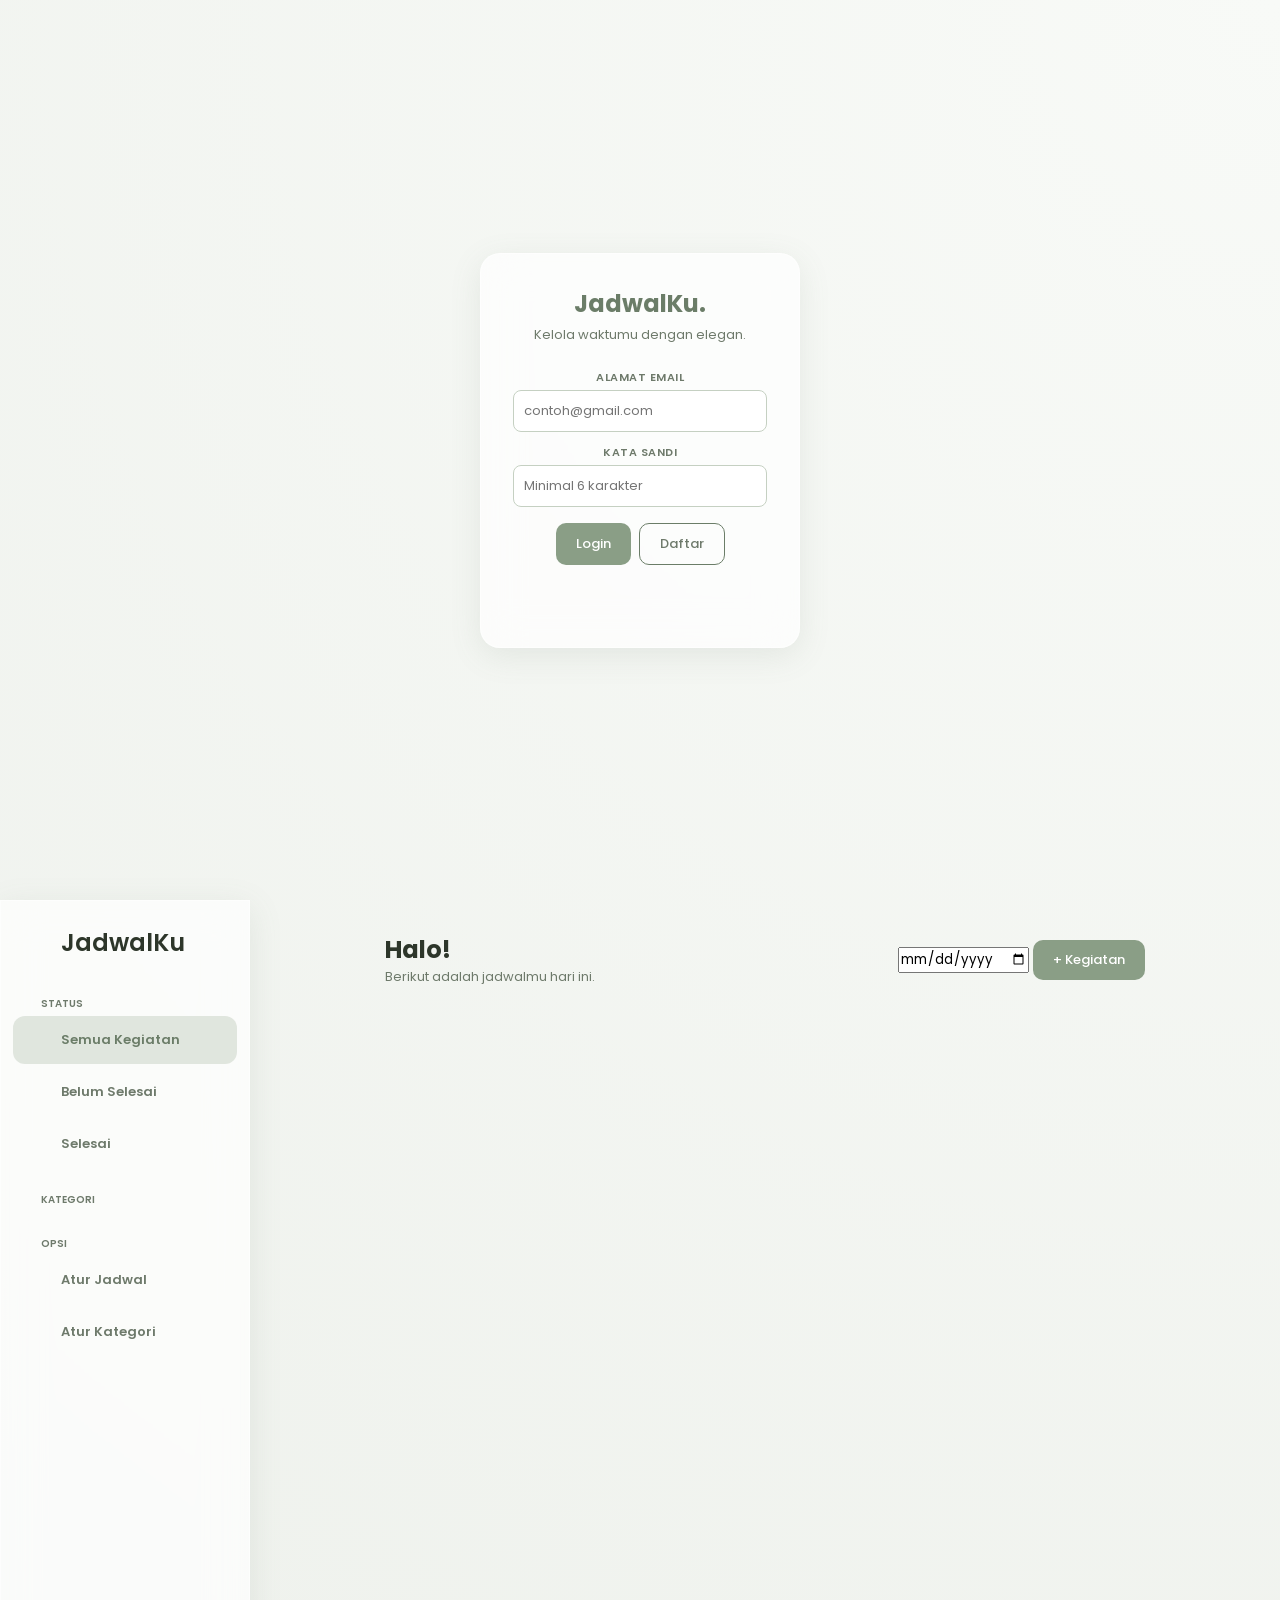
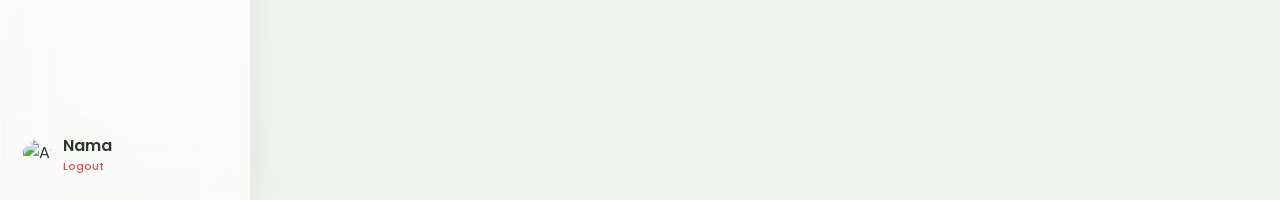
==== index.html @ 56c8270a "Update index.html" ====
<!DOCTYPE html>
<html lang="id">
<head>
  <meta charset="UTF-8">
  <meta name="viewport" content="width=device-width, initial-scale=1.0">
  <title>Jadwal | Premium Sage</title>
  <link rel="stylesheet" href="style.css">
  <link href="https://fonts.googleapis.com/css2?family=Poppins:wght@300;400;500;600&display=swap" rel="stylesheet">
  <script src="https://unpkg.com/@phosphor-icons/web"></script>
</head>
<body>

  <!-- Efek Blur Latar Belakang -->
  <div id="sidebar-overlay" class="sidebar-overlay"></div>

  <!-- Layar Login -->
  <div id="login-screen" class="screen active">
    <div class="login-card glass-panel">
      <h1>JadwalKu.</h1>
      <p>Kelola waktumu dengan elegan.</p>
      <div class="input-group">
        <label>Alamat Email</label>
        <input type="email" id="login-email" placeholder="contoh@gmail.com" required>
      </div>
      <div class="input-group">
        <label>Kata Sandi</label>
        <input type="password" id="login-password" placeholder="Minimal 6 karakter" required>
      </div>
      <div class="login-actions">
        <button id="btn-login" class="btn-primary">Login</button>
        <button id="btn-register" class="btn-secondary">Daftar</button>
      </div>
      <p id="login-error"></p>
    </div>
  </div>

  <!-- Layar Aplikasi -->
  <div id="app-screen" class="screen layout">
    
    <!-- Sidebar Navigation Rail -->
    <aside class="sidebar glass-panel" id="sidebar">
      <div class="sidebar-header">
        <button id="btn-toggle-sidebar" class="btn-icon"><i class="ph ph-list"></i></button>
        <h2 class="sidebar-text">JadwalKu</h2>
      </div>
      
      <ul class="nav-links" id="sidebar-nav">
        <li class="nav-label sidebar-text">Status</li>
        <li class="nav-item active" data-filter="status" data-value="all">
          <i class="ph ph-files"></i> <span class="sidebar-text">Semua Kegiatan</span>
        </li>
        <li class="nav-item" data-filter="status" data-value="pending">
          <i class="ph ph-clock"></i> <span class="sidebar-text">Belum Selesai</span>
        </li>
        <li class="nav-item" data-filter="status" data-value="completed">
          <i class="ph ph-check-circle"></i> <span class="sidebar-text">Selesai</span>
        </li>
        
        <li class="nav-label sidebar-text" style="margin-top:12px;">Kategori</li>
        <div id="dynamic-categories-sidebar"></div>

        <li class="nav-label sidebar-text" style="margin-top:12px;">Opsi</li>
        <li class="nav-item" id="btn-open-schedule">
          <i class="ph ph-calendar-plus"></i> <span class="sidebar-text">Atur Jadwal</span>
        </li>
        <li class="nav-item" id="btn-open-settings">
          <i class="ph ph-gear"></i> <span class="sidebar-text">Atur Kategori</span>
        </li>
      </ul>

      <div class="user-profile">
        <img id="user-avatar" src="" alt="Avatar">
        <div class="user-info sidebar-text">
          <span id="user-name">Nama</span>
          <button id="btn-logout">Logout</button>
        </div>
      </div>
    </aside>

    <main class="content">
      <div class="content-wrapper">
        <!-- HEADER DENGAN FITUR CARI TANGGAL -->
        <header class="main-header">
          <div class="header-titles">
            <h1 id="greeting">Halo!</h1>
            <p id="header-subtitle">Berikut adalah jadwalmu hari ini.</p>
          </div>
          <div class="header-actions">
            <input type="date" id="search-date-input" class="search-date" title="Cari berdasarkan tanggal">
            <button id="btn-add-task" class="btn-primary">+ Kegiatan</button>
          </div>
        </header>
        
        <div class="task-container" id="task-list"></div>
      </div>
    </main>
  </div>

  <!-- Modal Tambah / Edit Kegiatan -->
  <div id="modal" class="modal">
    <div class="modal-content glass-panel" style="max-height: 90vh; overflow-y: auto;">
      <div class="modal-header">
        <h3 id="modal-form-title">Buat Kegiatan Baru</h3>
        <button class="btn-close-modal"><i class="ph ph-x"></i></button>
      </div>
      
      <div class="input-group">
        <label>Judul Kegiatan</label>
        <input type="text" id="input-title" placeholder="Contoh: Rapat PMR" required>
      </div>

      <div class="form-row">
        <div class="input-group w-50">
          <label>Kategori</label>
          <select id="input-category"></select>
        </div>
        <div class="input-group w-50" id="field-sub-category" style="display: none;">
          <label>Sub Kategori</label>
          <select id="input-sub-category"></select>
        </div>
      </div>

      <div class="input-group" id="field-default-date" style="display: none;">
        <label>Tanggal Kegiatan</label>
        <input type="date" id="val-default-date">
      </div>

      <div class="form-row" id="field-long-date" style="display: none;">
        <div class="input-group w-50"><label>Tgl Mulai</label><input type="date" id="val-date-start"></div>
        <div class="input-group w-50"><label>Tgl Selesai</label><input type="date" id="val-date-end"></div>
      </div>

      <div class="input-group" id="field-pr-deadline-type" style="display: none;">
        <label>Waktu Tenggat (Deadline)</label>
        <select id="val-pr-deadline-type">
          <option value="khusus">Pilih Tanggal Khusus</option>
          <option value="besok">Besok</option>
          <option value="next_meeting">Pertemuan Selanjutnya</option>
        </select>
      </div>

      <div class="input-group" id="field-deadline" style="display: none;">
        <label>Tanggal Deadline</label>
        <input type="date" id="val-date-deadline">
      </div>

      <div class="form-row" id="field-time-range" style="display: none;">
        <div class="input-group w-50"><label>Jam Mulai</label><input type="time" id="val-time-start"></div>
        <div class="input-group w-50"><label>Jam Selesai</label><input type="time" id="val-time-end"></div>
      </div>

      <div class="input-group" id="field-start-time" style="display: none;">
        <label>Jam Mulai Kegiatan</label>
        <input type="time" id="val-time-only">
      </div>

      <div class="input-group">
        <label>Catatan (Opsional)</label>
        <textarea id="input-notes" rows="2" placeholder="Tulis catatan tambahan di sini..."></textarea>
      </div>

      <div class="modal-actions" style="margin-top: 12px;">
        <button id="btn-save" class="btn-primary" style="width: 100%;">Simpan Kegiatan</button>
      </div>
    </div>
  </div>

  <!-- Modal Pengaturan Kategori -->
  <div id="modal-settings" class="modal">
    <div class="modal-content glass-panel" style="max-height: 85vh; overflow-y: auto; max-width: 460px;">
      <div class="modal-header">
        <h3>Pengaturan Kategori</h3>
        <button class="btn-close-modal"><i class="ph ph-x"></i></button>
      </div>
      
      <div class="settings-form">
        <div class="input-group">
          <label>Nama Kategori Utama</label>
          <input type="text" id="set-cat-name" placeholder="Misal: Proyek Pribadi">
        </div>
        <div class="input-group">
          <label>Sub Kategori (Pisahkan dgn Koma)</label>
          <input type="text" id="set-sub-cat" placeholder="Misal: Desain, Coding">
        </div>

        <div class="input-group">
          <label>Pilih Ikon</label>
          <div class="icon-grid" id="icon-picker"></div>
          <input type="hidden" id="set-cat-icon" value="ph-folder">
        </div>

        <label style="font-size: 11px; font-weight: 600; color: var(--text-muted); margin-bottom: 8px; display: block;">Aktifkan Opsi Input:</label>
        <div class="checkbox-grid">
          <label class="chk-label"><input type="checkbox" id="chk-longdate"> Tgl Panjang</label>
          <label class="chk-label"><input type="checkbox" id="chk-timerange"> Lama Waktu</label>
          <label class="chk-label"><input type="checkbox" id="chk-deadline"> Deadline</label>
          <label class="chk-label"><input type="checkbox" id="chk-starttime"> Jam Mulai</label>
          <label class="chk-label"><input type="checkbox" id="chk-finishfast"> Selesaikan Cepat</label>
        </div>
        <div class="form-row" style="margin-top: 16px;">
          <button id="btn-cancel-edit-cat" class="btn-secondary" style="display: none; flex-grow: 1;">Batal Edit</button>
          <button id="btn-save-cat" class="btn-primary" style="flex-grow: 2;">Simpan Kategori</button>
        </div>
      </div>

      <hr style="border: 0; border-top: 1px dashed var(--sage-light); margin: 24px 0;">
      <h4>Kategori Tersimpan</h4>
      <ul id="list-categories" class="settings-list"></ul>
    </div>
  </div>

  <!-- Modal Pengaturan Jadwal Mingguan MANUAL -->
  <div id="modal-schedule" class="modal">
    <div class="modal-content glass-panel" style="max-height: 85vh; overflow-y: auto; max-width: 480px;">
      <div class="modal-header">
        <h3>Atur Jadwal Pelajaran</h3>
        <button class="btn-close-modal"><i class="ph ph-x"></i></button>
      </div>
      
      <p style="font-size: 11px; color: var(--text-muted); margin-bottom: 16px; line-height: 1.4;">Atur secara manual dengan mencentang hari di bawah ini untuk mengaktifkan fitur deadline otomatis:</p>
      <div id="schedule-matrix" style="display: flex; flex-direction: column; gap: 12px;"></div>
      
      <div class="modal-actions" style="margin-top: 20px;">
        <button id="btn-save-schedule" class="btn-primary" style="width: 100%;">Simpan Jadwal</button>
      </div>
    </div>
  </div>

  <script type="module" src="app.js"></script>
</body>
</html>
---- style.css ----
:root {
  --bg-main: #eef1ec;
  --sage-primary: #8a9e86;
  --sage-dark: #6b7d68;
  --sage-light: #c5d0c2;
  --text-main: #2d362a;
  --text-muted: #6e7a6b;
  --white: #ffffff;
  --glass-bg: rgba(255, 255, 255, 0.7);
  --glass-border: rgba(255, 255, 255, 0.5);
  --shadow: 0 8px 32px rgba(107, 125, 104, 0.12);
  --ease-smooth: cubic-bezier(0.16, 1, 0.3, 1);
}

* { box-sizing: border-box; margin: 0; padding: 0; font-family: 'Poppins', sans-serif; }
body { background-color: var(--bg-main); background-image: radial-gradient(circle at top right, #f8faf7, #eef1ec); color: var(--text-main); overflow: hidden; }

.glass-panel { background: var(--glass-bg); backdrop-filter: blur(20px); -webkit-backdrop-filter: blur(20px); border: 1px solid var(--glass-border); box-shadow: var(--shadow); }
.screen { display: none; }
.screen.active { display: flex; }

.input-group { display: flex; flex-direction: column; margin-bottom: 12px; width: 100%; }
.input-group label { font-size: 11px; font-weight: 600; color: var(--text-muted); margin-bottom: 4px; text-transform: uppercase; letter-spacing: 0.5px; }
.input-group input, .input-group select { padding: 10px; border: 1px solid var(--sage-light); border-radius: 8px; font-size: 13px; outline: none; background: rgba(255,255,255,0.8); transition: border 0.2s; }
.input-group input:focus, .input-group select:focus { border-color: var(--sage-primary); }
.w-50 { width: 50%; }
.form-row { display: flex; gap: 12px; width: 100%; }

#login-screen { height: 100vh; justify-content: center; align-items: center; }
.login-card { padding: 32px; border-radius: 20px; text-align: center; width: 100%; max-width: 320px; }
.login-card h1 { color: var(--sage-dark); font-size: 24px; margin-bottom: 4px; }
.login-card p { color: var(--text-muted); font-size: 13px; margin-bottom: 24px; }
.login-actions { display: flex; gap: 8px; justify-content: center; margin-top: 16px; }
#login-error { color: #d9534f; font-size: 11px; margin-top: 10px; min-height: 16px; }

/* OVERLAY BLUR */
.sidebar-overlay { 
  position: fixed; top: 0; left: 0; width: 100vw; height: 100vh; 
  background: rgba(45, 54, 42, 0.1); backdrop-filter: blur(4px); 
  z-index: 90; opacity: 0; visibility: hidden; transition: opacity 0.5s var(--ease-smooth), visibility 0.5s var(--ease-smooth); 
}
.sidebar-overlay.active { opacity: 1; visibility: visible; }

.layout { height: 100vh; width: 100vw; display: flex; position: relative; }

/* SIDEBAR RAIL NAVIGATION */
.sidebar { 
  width: 250px; padding: 24px 12px; display: flex; flex-direction: column; flex-shrink: 0;
  transition: width 0.6s var(--ease-smooth); border-right: 1px solid var(--glass-border); 
  position: relative; z-index: 100; overflow: hidden; white-space: nowrap; 
}
.sidebar.minimized { width: 72px; }

.sidebar-header { display: flex; align-items: center; padding: 0 12px; margin-bottom: 24px; transition: padding 0.6s var(--ease-smooth); }
.btn-icon { background: transparent; border: none; font-size: 24px; min-width: 24px; height: 24px; color: var(--sage-primary); cursor: pointer; display: flex; align-items: center; justify-content: center; transition: transform 0.6s var(--ease-smooth); }
.sidebar.minimized .btn-icon { transform: rotate(0deg); }
.sidebar:not(.minimized) .btn-icon { transform: rotate(180deg); }

.nav-links { list-style: none; flex-grow: 1; overflow-y: auto; overflow-x: hidden; width: 100%; }
.nav-label { font-size: 10px; color: var(--text-muted); text-transform: uppercase; padding: 12px 12px 4px 16px; font-weight: 600; }
.nav-item { 
  display: flex; align-items: center; padding: 12px; border-radius: 12px; margin-bottom: 4px; 
  color: var(--text-muted); cursor: pointer; transition: background-color 0.2s, color 0.2s; 
  font-size: 13px; font-weight: 500; 
}
.nav-item i { font-size: 24px; min-width: 24px; height: 24px; text-align: center; color: var(--sage-dark); transition: color 0.2s; }
.nav-item.active, .nav-item:hover { background-color: rgba(197, 208, 194, 0.5); color: var(--sage-dark); }
.nav-item.active i { color: var(--sage-primary); }

.sidebar-text { margin-left: 12px; font-weight: 600; opacity: 1; transition: opacity 0.3s var(--ease-smooth); }
.sidebar.minimized .sidebar-text { opacity: 0; pointer-events: none; }

.user-profile { display: flex; align-items: center; padding: 20px 10px 0 10px; border-top: 1px solid var(--glass-border); }
.user-profile img { width: 28px; height: 28px; min-width: 28px; border-radius: 50%; } 
.user-info { display: flex; flex-direction: column; margin-left: 12px; }
#btn-logout { background: none; border: none; color: #d9534f; cursor: pointer; text-align: left; font-size: 11px; font-weight: 500; padding: 0; }

/* KONTEN UTAMA */
.content { flex-grow: 1; padding: 32px; overflow-y: auto; display: flex; justify-content: center; position: relative; z-index: 1; }
.content-wrapper { width: 100%; max-width: 760px; }
header { display: flex; justify-content: space-between; align-items: center; margin-bottom: 24px; }
header h1 { font-size: 24px; color: var(--text-main); }
header p { color: var(--text-muted); font-size: 13px; }

.btn-primary { background-color: var(--sage-primary); color: var(--white); border: none; padding: 10px 20px; border-radius: 10px; cursor: pointer; font-size: 13px; font-weight: 500; transition: background 0.2s; }
.btn-primary:hover { background-color: var(--sage-dark); }
.btn-primary:disabled { background-color: var(--sage-light); cursor: not-allowed; }
.btn-secondary { background-color: transparent; color: var(--text-muted); border: 1px solid var(--sage-dark); padding: 10px 20px; border-radius: 10px; cursor: pointer; font-size: 13px; font-weight: 500; }

.task-container { display: flex; flex-direction: column; gap: 12px; }
.task-card { background: rgba(255, 255, 255, 0.7); backdrop-filter: blur(8px); padding: 16px; border-radius: 12px; display: flex; align-items: center; justify-content: space-between; box-shadow: 0 2px 10px rgba(0,0,0,0.03); transition: transform 0.2s; border: 1px solid rgba(255,255,255,0.6); position: relative; overflow: hidden;}
.task-card:hover { transform: translateY(-2px); border-color: var(--sage-light); }
.task-card.completed { opacity: 0.5; }
.task-card.completed h3 { text-decoration: line-through; color: var(--text-muted); }
.task-card.is-pinned::before { content: ''; position: absolute; left: 0; top: 0; width: 4px; height: 100%; background: var(--sage-primary); border-radius: 4px 0 0 4px;}

.task-info { display: flex; gap: 16px; align-items: flex-start; width: 100%; }
.task-checkbox { width: 20px; height: 20px; accent-color: var(--sage-primary); cursor: pointer; margin-top: 2px; }
.task-details { display: flex; flex-direction: column; width: 100%; }
.task-details h3 { font-size: 15px; margin-bottom: 6px; font-weight: 600; }

.task-meta { display: flex; flex-direction: column; gap: 8px; margin-bottom: 6px; }
.meta-schedule { display: flex; flex-direction: column; gap: 4px; font-size: 12px; color: var(--text-muted); }
.meta-row { display: flex; align-items: center; gap: 6px; }
.meta-badges { display: flex; gap: 6px; flex-wrap: wrap; align-items: center; }
.meta-badges span { background: rgba(255,255,255,0.8); padding: 4px 8px; border-radius: 6px; font-weight: 500; border: 1px solid rgba(0,0,0,0.05); font-size: 11px;}
.badge-cat { background: var(--sage-light) !important; color: var(--sage-dark) !important; font-weight: 600 !important; display: flex; align-items: center; gap: 4px; }

textarea { resize: vertical; padding: 10px; border: 1px solid var(--sage-light); border-radius: 8px; font-size: 13px; outline: none; background: rgba(255,255,255,0.8); }
textarea:focus { border-color: var(--sage-primary); }
.notes-display { font-size: 12px; color: var(--sage-dark); background: rgba(138, 158, 134, 0.1); padding: 10px 14px; border-radius: 8px; margin-top: 6px; font-style: italic; border-left: 3px solid var(--sage-primary); white-space: pre-wrap; line-height: 1.5; }

.task-actions { display: flex; gap: 6px; align-items: center; margin-left: 12px; flex-shrink: 0; }
.btn-finish { background: var(--sage-light); color: var(--sage-dark); border: none; padding: 8px 12px; border-radius: 8px; cursor: pointer; font-size: 12px; font-weight: 600; transition: all 0.2s; display: flex; align-items: center; gap: 4px; }
.btn-finish:hover { background: var(--sage-primary); color: var(--white); }

.btn-pin-task, .btn-edit-task, .btn-delete-task { background: transparent; border: 1px solid rgba(138, 158, 134, 0.4); color: var(--sage-dark); width: 32px; height: 32px; border-radius: 8px; cursor: pointer; display: flex; align-items: center; justify-content: center; transition: 0.2s; }
.btn-pin-task:hover, .btn-edit-task:hover { background: var(--sage-light); color: var(--text-main); }
.btn-pin-task.active { background: rgba(138, 158, 134, 0.2); color: var(--sage-primary); border-color: var(--sage-primary); }
.btn-delete-task { background: #ffecec; border-color: #ffdcdc; color: #d9534f; }
.btn-delete-task:hover { background: #d9534f; color: white; }

/* --- MODAL HEADER X --- */
.modal { display: none; position: fixed; top: 0; left: 0; width: 100vw; height: 100vh; background: rgba(0,0,0,0.3); justify-content: center; align-items: center; z-index: 100; backdrop-filter: blur(6px); }
.modal.active { display: flex; }
.modal-content { padding: 24px; border-radius: 20px; width: 100%; max-width: 420px; }
.modal-header { display: flex; justify-content: space-between; align-items: center; margin-bottom: 20px; border-bottom: 1px solid var(--sage-light); padding-bottom: 12px; }
.modal-header h3 { font-size: 18px; color: var(--sage-dark); margin: 0; }
.btn-close-modal { background: transparent; border: none; font-size: 22px; color: var(--text-muted); cursor: pointer; transition: color 0.2s; display: flex; align-items: center; justify-content: center; }
.btn-close-modal:hover { color: #d9534f; }
.modal-actions { display: flex; justify-content: flex-end; gap: 8px; margin-top: 20px; }

/* STYLE PEMILIH IKON */
.icon-grid { display: flex; gap: 8px; flex-wrap: wrap; margin-bottom: 8px; }
.icon-option { font-size: 20px; padding: 8px; border-radius: 8px; cursor: pointer; border: 1px solid transparent; color: var(--text-muted); transition: 0.2s; display: flex; align-items: center; justify-content: center; }
.icon-option:hover { background: rgba(138, 158, 134, 0.2); }
.icon-option.selected { border-color: var(--sage-primary); color: var(--sage-primary); background: rgba(138, 158, 134, 0.15); box-shadow: 0 2px 8px rgba(138,158,134,0.3); }

/* STYLE AI SCAN AREA */
.ai-scan-area { background: rgba(138, 158, 134, 0.1); border: 1px solid var(--sage-light); padding: 12px; border-radius: 12px; margin-bottom: 8px; }
#upload-schedule-img::file-selector-button { background: var(--white); border: 1px solid var(--sage-light); padding: 4px 8px; border-radius: 6px; color: var(--sage-dark); cursor: pointer; font-family: 'Poppins', sans-serif; transition: 0.2s; }
#upload-schedule-img::file-selector-button:hover { background: var(--sage-light); }

.settings-form { background: rgba(255,255,255,0.5); padding: 16px; border-radius: 12px; border: 1px solid var(--sage-light); }
.checkbox-grid { display: grid; grid-template-columns: 1fr 1fr; gap: 12px; margin-bottom: 8px; }
.chk-label { display: flex; align-items: center; gap: 8px; font-size: 12px; color: var(--text-main); cursor: pointer; }
.chk-label input { width: 16px; height: 16px; accent-color: var(--sage-primary); cursor: pointer; }
.settings-list { list-style: none; display: flex; flex-direction: column; gap: 8px; margin-top: 12px;}
.settings-list li { background: rgba(255,255,255,0.8); padding: 12px; border-radius: 10px; border: 1px solid rgba(0,0,0,0.05); display: flex; justify-content: space-between; align-items: flex-start; }
.cat-info h5 { font-size: 13px; color: var(--sage-dark); margin-bottom: 2px; display: flex; align-items: center; gap: 6px;}
.cat-info p { font-size: 10px; color: var(--text-muted); line-height: 1.4; }
.cat-actions { display: flex; gap: 4px; }
.btn-edit-cat, .btn-del-cat { width: 28px; height: 28px; border-radius: 8px; border: none; cursor: pointer; display: flex; align-items: center; justify-content: center; transition: 0.2s;}
.btn-edit-cat { background: rgba(138, 158, 134, 0.2); color: var(--sage-dark); }
.btn-edit-cat:hover { background: var(--sage-primary); color: white; }
.btn-del-cat { background: #ffecec; color: #d9534f; }
.btn-del-cat:hover { background: #d9534f; color: white; }

/* MOBILE RESPONSIVE UI */
@media (max-width: 768px) {
  body { font-size: 12px; }
  .sidebar { position: fixed; top: 0; left: 0; height: 100vh; box-shadow: 4px 0 20px rgba(0,0,0,0.15); }
  .content { margin-left: 72px; width: calc(100vw - 72px); padding: 16px; }
  header { margin-bottom: 16px; display: flex; align-items: center; gap: 12px; }
  header h1 { font-size: 20px; margin-bottom: 2px; }
  header p { font-size: 11px; }
  .btn-primary, .btn-secondary { font-size: 11px; padding: 8px 14px; }
  .task-card { padding: 12px; align-items: flex-start; flex-direction: column; }
  .task-info { align-items: flex-start; gap: 10px; width: 100%;}
  .task-details h3 { font-size: 14px; line-height: 1.3; }
  .meta-schedule { font-size: 11px; }
  .meta-badges span { font-size: 10px; padding: 3px 6px; }
  .notes-display { font-size: 11px; padding: 8px 10px; margin-top: 8px; }
  .task-actions { width: 100%; justify-content: flex-end; margin-top: 8px; margin-left: 0; border-top: 1px dashed rgba(0,0,0,0.05); padding-top: 10px; }
  .btn-edit-task, .btn-delete-task, .btn-pin-task { width: 28px; height: 28px; }
  .modal-content { padding: 16px; max-width: 92%; max-height: 90vh; overflow-y: auto;}
  .input-group { margin-bottom: 8px; }
  .input-group label { font-size: 9px; margin-bottom: 2px; }
  .input-group input, .input-group select, textarea { font-size: 11px; padding: 8px; border-radius: 6px; }
  .checkbox-grid { grid-template-columns: 1fr; gap: 6px; margin-bottom: 12px;}
  .chk-label { font-size: 11px; }
}
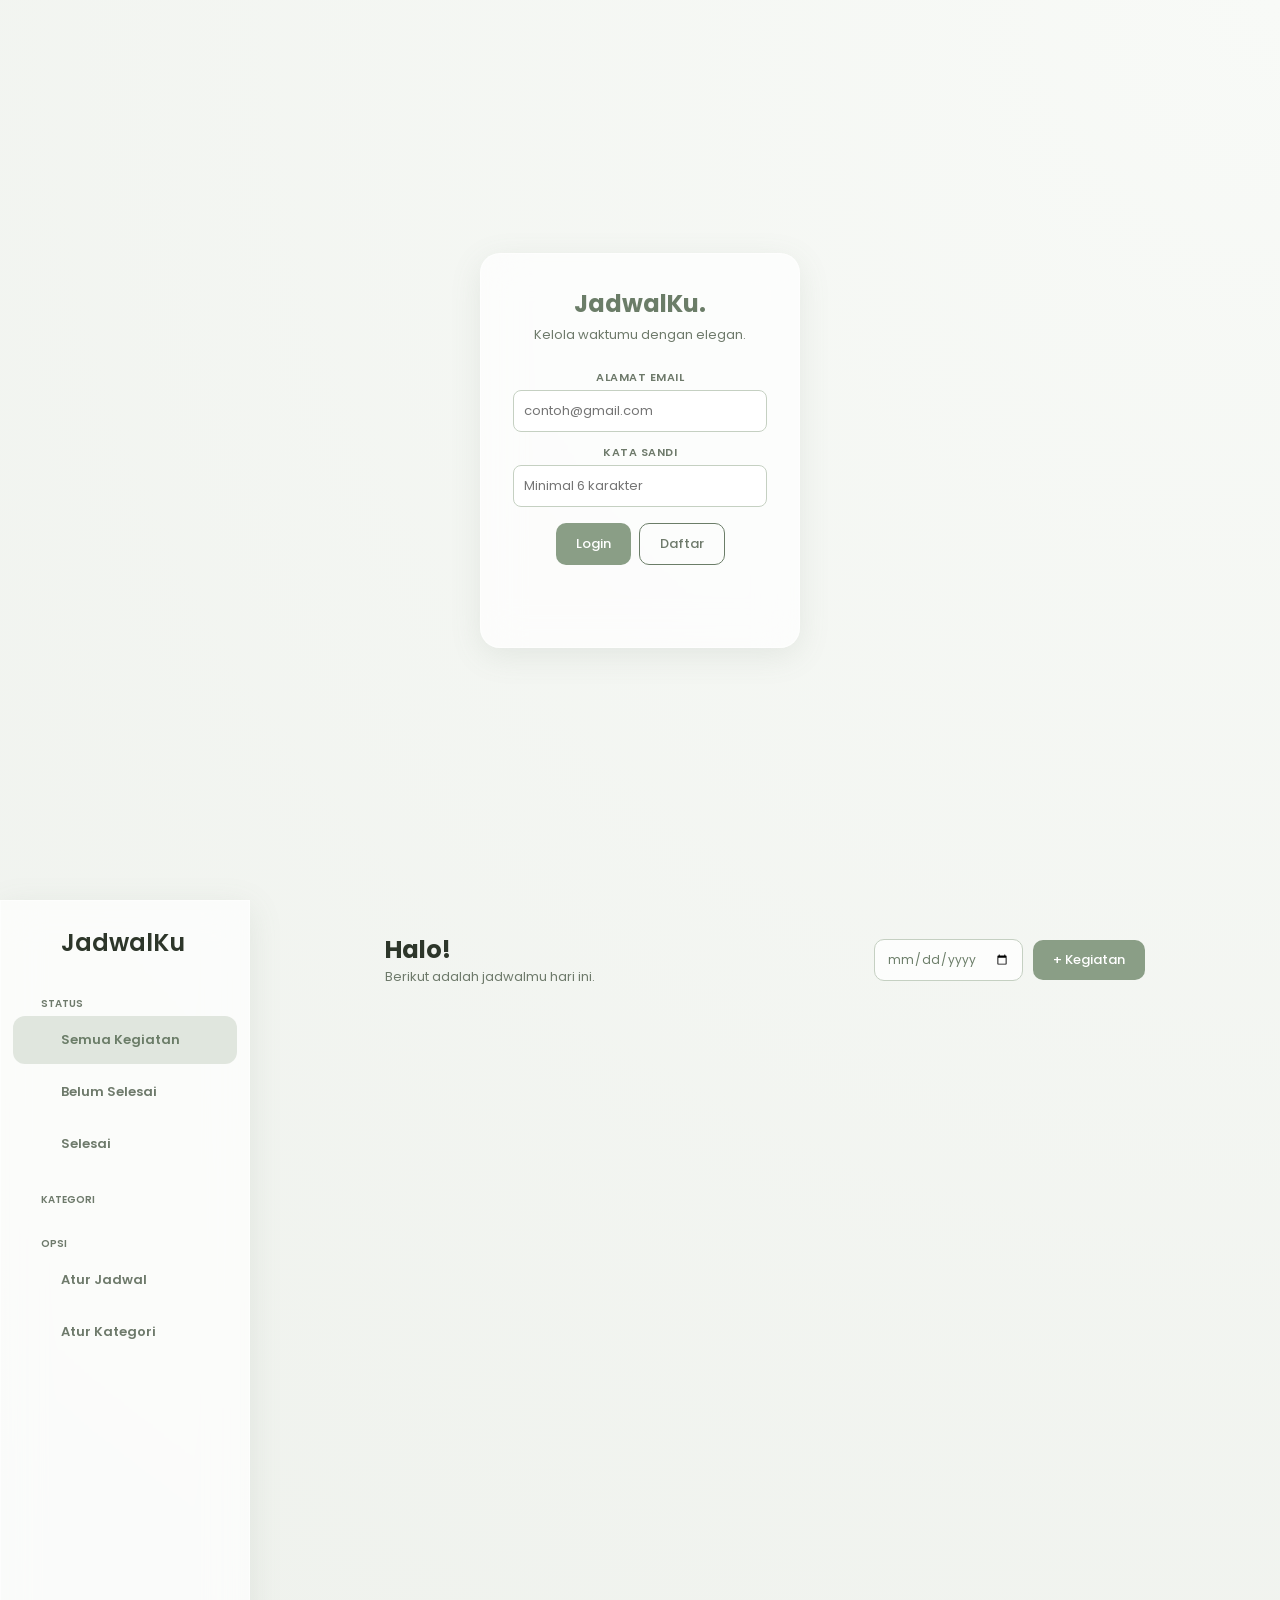
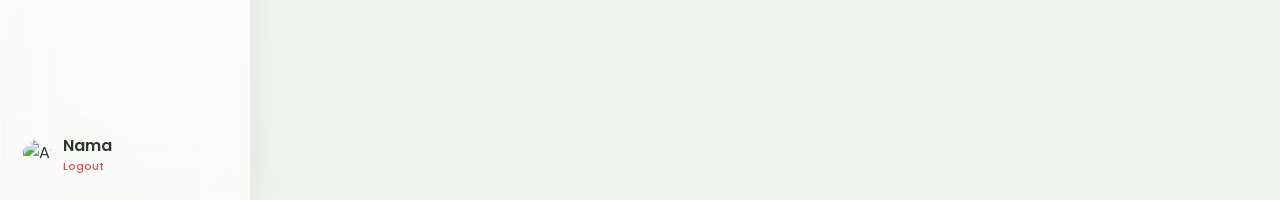
==== commit fd18e1dd: "Update index.html" ====
--- a/index.html
+++ b/index.html
@@ -79,7 +79,6 @@
 
     <main class="content">
       <div class="content-wrapper">
-        <!-- HEADER DENGAN FITUR CARI TANGGAL -->
         <header class="main-header">
           <div class="header-titles">
             <h1 id="greeting">Halo!</h1>
@@ -149,9 +148,22 @@
         <div class="input-group w-50"><label>Jam Selesai</label><input type="time" id="val-time-end"></div>
       </div>
 
-      <div class="input-group" id="field-start-time" style="display: none;">
-        <label>Jam Mulai Kegiatan</label>
-        <input type="time" id="val-time-only">
+      <!-- OPSI BARU: JAM MULAI BERSEBELAHAN DENGAN RUTINITAS -->
+      <div class="form-row" id="field-start-time-row" style="display: none;">
+        <div class="input-group" id="field-start-time" style="display: none;">
+          <label>Jam Mulai</label>
+          <input type="time" id="val-time-only">
+        </div>
+        <div class="input-group" id="field-routine" style="display: none;">
+          <label>Pengulangan (Rutinitas)</label>
+          <select id="val-routine-type">
+            <option value="">Tidak (Hanya Sekali)</option>
+            <option value="Harian">Harian</option>
+            <option value="Mingguan">Mingguan</option>
+            <option value="Bulanan">Bulanan</option>
+            <option value="Tahunan">Tahunan</option>
+          </select>
+        </div>
       </div>
 
       <div class="input-group">
@@ -196,6 +208,8 @@
           <label class="chk-label"><input type="checkbox" id="chk-deadline"> Deadline</label>
           <label class="chk-label"><input type="checkbox" id="chk-starttime"> Jam Mulai</label>
           <label class="chk-label"><input type="checkbox" id="chk-finishfast"> Selesaikan Cepat</label>
+          <!-- TAMBAHAN OPSI RUTINITAS -->
+          <label class="chk-label" style="color: var(--sage-dark); font-weight: 500;"><input type="checkbox" id="chk-routine"> Rutinitas</label>
         </div>
         <div class="form-row" style="margin-top: 16px;">
           <button id="btn-cancel-edit-cat" class="btn-secondary" style="display: none; flex-grow: 1;">Batal Edit</button>
--- a/style.css
+++ b/style.css
@@ -78,11 +78,17 @@
 /* KONTEN UTAMA */
 .content { flex-grow: 1; padding: 32px; overflow-y: auto; display: flex; justify-content: center; position: relative; z-index: 1; }
 .content-wrapper { width: 100%; max-width: 760px; }
-header { display: flex; justify-content: space-between; align-items: center; margin-bottom: 24px; }
-header h1 { font-size: 24px; color: var(--text-main); }
-header p { color: var(--text-muted); font-size: 13px; }
 
-.btn-primary { background-color: var(--sage-primary); color: var(--white); border: none; padding: 10px 20px; border-radius: 10px; cursor: pointer; font-size: 13px; font-weight: 500; transition: background 0.2s; }
+/* HEADER & SEARCH */
+.main-header { display: flex; justify-content: space-between; align-items: center; margin-bottom: 24px; flex-wrap: wrap; gap: 16px; }
+.main-header h1 { font-size: 24px; color: var(--text-main); }
+.main-header p { color: var(--text-muted); font-size: 13px; }
+.header-actions { display: flex; align-items: center; gap: 10px; flex-wrap: nowrap; }
+
+.search-date { padding: 10px 12px; border: 1px solid var(--sage-light); border-radius: 10px; font-size: 12px; outline: none; background: rgba(255,255,255,0.8); color: var(--sage-dark); cursor: pointer; font-family: 'Poppins', sans-serif; transition: border 0.2s;}
+.search-date:focus { border-color: var(--sage-primary); }
+
+.btn-primary { background-color: var(--sage-primary); color: var(--white); border: none; padding: 10px 20px; border-radius: 10px; cursor: pointer; font-size: 13px; font-weight: 500; transition: background 0.2s; white-space: nowrap; }
 .btn-primary:hover { background-color: var(--sage-dark); }
 .btn-primary:disabled { background-color: var(--sage-light); cursor: not-allowed; }
 .btn-secondary { background-color: transparent; color: var(--text-muted); border: 1px solid var(--sage-dark); padding: 10px 20px; border-radius: 10px; cursor: pointer; font-size: 13px; font-weight: 500; }
@@ -120,7 +126,7 @@
 .btn-delete-task { background: #ffecec; border-color: #ffdcdc; color: #d9534f; }
 .btn-delete-task:hover { background: #d9534f; color: white; }
 
-/* --- MODAL HEADER X --- */
+/* MODAL & X HEADER */
 .modal { display: none; position: fixed; top: 0; left: 0; width: 100vw; height: 100vh; background: rgba(0,0,0,0.3); justify-content: center; align-items: center; z-index: 100; backdrop-filter: blur(6px); }
 .modal.active { display: flex; }
 .modal-content { padding: 24px; border-radius: 20px; width: 100%; max-width: 420px; }
@@ -130,16 +136,11 @@
 .btn-close-modal:hover { color: #d9534f; }
 .modal-actions { display: flex; justify-content: flex-end; gap: 8px; margin-top: 20px; }
 
-/* STYLE PEMILIH IKON */
+/* PEMILIH IKON */
 .icon-grid { display: flex; gap: 8px; flex-wrap: wrap; margin-bottom: 8px; }
 .icon-option { font-size: 20px; padding: 8px; border-radius: 8px; cursor: pointer; border: 1px solid transparent; color: var(--text-muted); transition: 0.2s; display: flex; align-items: center; justify-content: center; }
 .icon-option:hover { background: rgba(138, 158, 134, 0.2); }
 .icon-option.selected { border-color: var(--sage-primary); color: var(--sage-primary); background: rgba(138, 158, 134, 0.15); box-shadow: 0 2px 8px rgba(138,158,134,0.3); }
-
-/* STYLE AI SCAN AREA */
-.ai-scan-area { background: rgba(138, 158, 134, 0.1); border: 1px solid var(--sage-light); padding: 12px; border-radius: 12px; margin-bottom: 8px; }
-#upload-schedule-img::file-selector-button { background: var(--white); border: 1px solid var(--sage-light); padding: 4px 8px; border-radius: 6px; color: var(--sage-dark); cursor: pointer; font-family: 'Poppins', sans-serif; transition: 0.2s; }
-#upload-schedule-img::file-selector-button:hover { background: var(--sage-light); }
 
 .settings-form { background: rgba(255,255,255,0.5); padding: 16px; border-radius: 12px; border: 1px solid var(--sage-light); }
 .checkbox-grid { display: grid; grid-template-columns: 1fr 1fr; gap: 12px; margin-bottom: 8px; }
@@ -161,10 +162,11 @@
   body { font-size: 12px; }
   .sidebar { position: fixed; top: 0; left: 0; height: 100vh; box-shadow: 4px 0 20px rgba(0,0,0,0.15); }
   .content { margin-left: 72px; width: calc(100vw - 72px); padding: 16px; }
-  header { margin-bottom: 16px; display: flex; align-items: center; gap: 12px; }
-  header h1 { font-size: 20px; margin-bottom: 2px; }
-  header p { font-size: 11px; }
-  .btn-primary, .btn-secondary { font-size: 11px; padding: 8px 14px; }
+  
+  .main-header { flex-direction: column; align-items: stretch; }
+  .header-actions { width: 100%; justify-content: space-between; }
+  .search-date { flex-grow: 1; }
+  
   .task-card { padding: 12px; align-items: flex-start; flex-direction: column; }
   .task-info { align-items: flex-start; gap: 10px; width: 100%;}
   .task-details h3 { font-size: 14px; line-height: 1.3; }
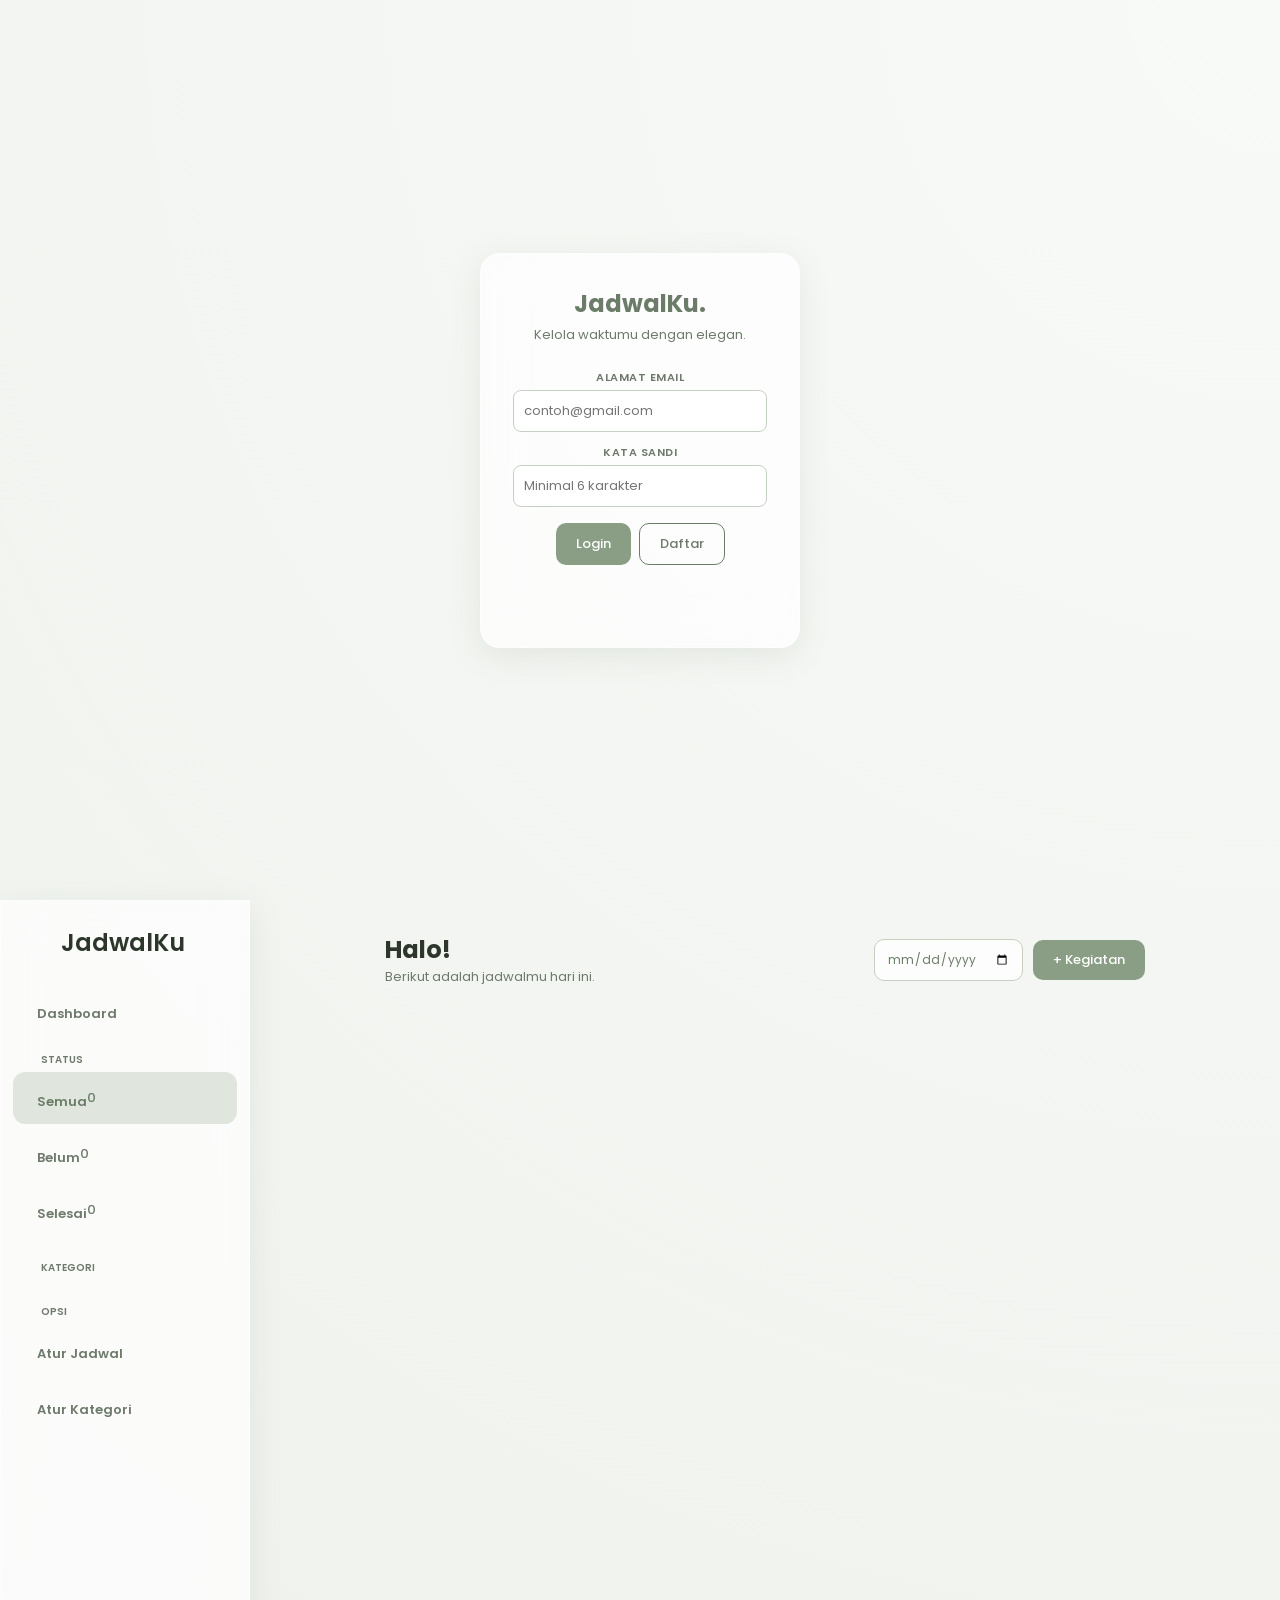
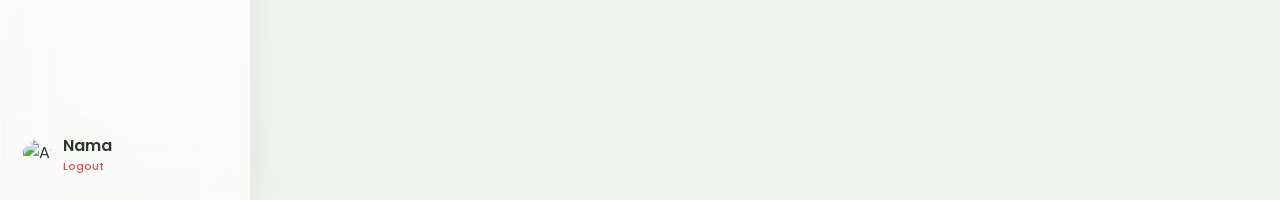
==== commit 7e0f5934: "Update index.html" ====
--- a/index.html
+++ b/index.html
@@ -10,10 +10,8 @@
 </head>
 <body>
 
-  <!-- Efek Blur Latar Belakang -->
   <div id="sidebar-overlay" class="sidebar-overlay"></div>
 
-  <!-- Layar Login -->
   <div id="login-screen" class="screen active">
     <div class="login-card glass-panel">
       <h1>JadwalKu.</h1>
@@ -34,10 +32,8 @@
     </div>
   </div>
 
-  <!-- Layar Aplikasi -->
   <div id="app-screen" class="screen layout">
     
-    <!-- Sidebar Navigation Rail -->
     <aside class="sidebar glass-panel" id="sidebar">
       <div class="sidebar-header">
         <button id="btn-toggle-sidebar" class="btn-icon"><i class="ph ph-list"></i></button>
@@ -45,15 +41,22 @@
       </div>
       
       <ul class="nav-links" id="sidebar-nav">
+        <!-- FITUR BARU: MENU DASHBOARD & COUNTER -->
+        <li class="nav-item" id="btn-open-dashboard" data-filter="dashboard">
+          <div class="nav-item-left"><i class="ph ph-chart-pie-slice"></i> <span class="sidebar-text">Dashboard</span></div>
+        </li>
         <li class="nav-label sidebar-text">Status</li>
         <li class="nav-item active" data-filter="status" data-value="all">
-          <i class="ph ph-files"></i> <span class="sidebar-text">Semua Kegiatan</span>
+          <div class="nav-item-left"><i class="ph ph-files"></i> <span class="sidebar-text">Semua</span></div>
+          <span class="nav-counter" id="count-all">0</span>
         </li>
         <li class="nav-item" data-filter="status" data-value="pending">
-          <i class="ph ph-clock"></i> <span class="sidebar-text">Belum Selesai</span>
+          <div class="nav-item-left"><i class="ph ph-clock"></i> <span class="sidebar-text">Belum</span></div>
+          <span class="nav-counter" id="count-pending">0</span>
         </li>
         <li class="nav-item" data-filter="status" data-value="completed">
-          <i class="ph ph-check-circle"></i> <span class="sidebar-text">Selesai</span>
+          <div class="nav-item-left"><i class="ph ph-check-circle"></i> <span class="sidebar-text">Selesai</span></div>
+          <span class="nav-counter" id="count-completed">0</span>
         </li>
         
         <li class="nav-label sidebar-text" style="margin-top:12px;">Kategori</li>
@@ -61,10 +64,10 @@
 
         <li class="nav-label sidebar-text" style="margin-top:12px;">Opsi</li>
         <li class="nav-item" id="btn-open-schedule">
-          <i class="ph ph-calendar-plus"></i> <span class="sidebar-text">Atur Jadwal</span>
+          <div class="nav-item-left"><i class="ph ph-calendar-plus"></i> <span class="sidebar-text">Atur Jadwal</span></div>
         </li>
         <li class="nav-item" id="btn-open-settings">
-          <i class="ph ph-gear"></i> <span class="sidebar-text">Atur Kategori</span>
+          <div class="nav-item-left"><i class="ph ph-gear"></i> <span class="sidebar-text">Atur Kategori</span></div>
         </li>
       </ul>
 
@@ -79,7 +82,7 @@
 
     <main class="content">
       <div class="content-wrapper">
-        <header class="main-header">
+        <header class="main-header" id="main-header">
           <div class="header-titles">
             <h1 id="greeting">Halo!</h1>
             <p id="header-subtitle">Berikut adalah jadwalmu hari ini.</p>
@@ -91,11 +94,13 @@
         </header>
         
         <div class="task-container" id="task-list"></div>
+        
+        <!-- DASHBOARD VIEW -->
+        <div id="dashboard-view" style="display: none;"></div>
       </div>
     </main>
   </div>
 
-  <!-- Modal Tambah / Edit Kegiatan -->
   <div id="modal" class="modal">
     <div class="modal-content glass-panel" style="max-height: 90vh; overflow-y: auto;">
       <div class="modal-header">
@@ -148,7 +153,6 @@
         <div class="input-group w-50"><label>Jam Selesai</label><input type="time" id="val-time-end"></div>
       </div>
 
-      <!-- OPSI BARU: JAM MULAI BERSEBELAHAN DENGAN RUTINITAS -->
       <div class="form-row" id="field-start-time-row" style="display: none;">
         <div class="input-group" id="field-start-time" style="display: none;">
           <label>Jam Mulai</label>
@@ -177,7 +181,6 @@
     </div>
   </div>
 
-  <!-- Modal Pengaturan Kategori -->
   <div id="modal-settings" class="modal">
     <div class="modal-content glass-panel" style="max-height: 85vh; overflow-y: auto; max-width: 460px;">
       <div class="modal-header">
@@ -208,7 +211,6 @@
           <label class="chk-label"><input type="checkbox" id="chk-deadline"> Deadline</label>
           <label class="chk-label"><input type="checkbox" id="chk-starttime"> Jam Mulai</label>
           <label class="chk-label"><input type="checkbox" id="chk-finishfast"> Selesaikan Cepat</label>
-          <!-- TAMBAHAN OPSI RUTINITAS -->
           <label class="chk-label" style="color: var(--sage-dark); font-weight: 500;"><input type="checkbox" id="chk-routine"> Rutinitas</label>
         </div>
         <div class="form-row" style="margin-top: 16px;">
@@ -223,7 +225,6 @@
     </div>
   </div>
 
-  <!-- Modal Pengaturan Jadwal Mingguan MANUAL -->
   <div id="modal-schedule" class="modal">
     <div class="modal-content glass-panel" style="max-height: 85vh; overflow-y: auto; max-width: 480px;">
       <div class="modal-header">
--- a/style.css
+++ b/style.css
@@ -19,11 +19,12 @@
 .screen { display: none; }
 .screen.active { display: flex; }
 
-.input-group { display: flex; flex-direction: column; margin-bottom: 12px; width: 100%; }
+.input-group { display: flex; flex-direction: column; margin-bottom: 12px; }
 .input-group label { font-size: 11px; font-weight: 600; color: var(--text-muted); margin-bottom: 4px; text-transform: uppercase; letter-spacing: 0.5px; }
 .input-group input, .input-group select { padding: 10px; border: 1px solid var(--sage-light); border-radius: 8px; font-size: 13px; outline: none; background: rgba(255,255,255,0.8); transition: border 0.2s; }
 .input-group input:focus, .input-group select:focus { border-color: var(--sage-primary); }
 .w-50 { width: 50%; }
+.w-100 { width: 100%; }
 .form-row { display: flex; gap: 12px; width: 100%; }
 
 #login-screen { height: 100vh; justify-content: center; align-items: center; }
@@ -111,6 +112,8 @@
 .meta-badges { display: flex; gap: 6px; flex-wrap: wrap; align-items: center; }
 .meta-badges span { background: rgba(255,255,255,0.8); padding: 4px 8px; border-radius: 6px; font-weight: 500; border: 1px solid rgba(0,0,0,0.05); font-size: 11px;}
 .badge-cat { background: var(--sage-light) !important; color: var(--sage-dark) !important; font-weight: 600 !important; display: flex; align-items: center; gap: 4px; }
+/* Indikator Badge Rutinitas */
+.badge-routine { background: rgba(138, 158, 134, 0.15) !important; color: var(--sage-dark) !important; border: 1px dashed var(--sage-primary) !important; display: flex; align-items: center; gap: 4px; }
 
 textarea { resize: vertical; padding: 10px; border: 1px solid var(--sage-light); border-radius: 8px; font-size: 13px; outline: none; background: rgba(255,255,255,0.8); }
 textarea:focus { border-color: var(--sage-primary); }
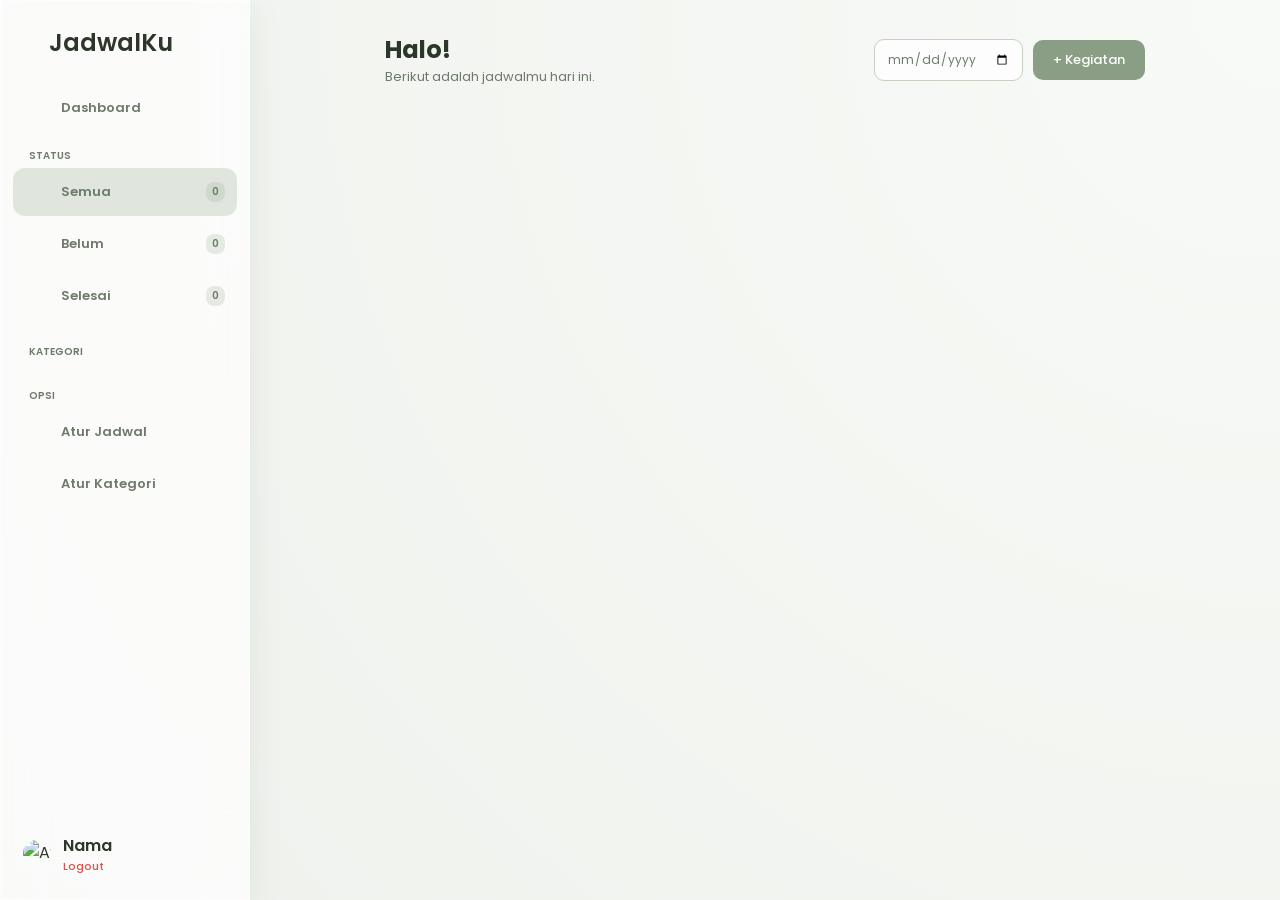
==== commit bef5193b: "Update index.html" ====
--- a/index.html
+++ b/index.html
@@ -12,27 +12,8 @@
 
   <div id="sidebar-overlay" class="sidebar-overlay"></div>
 
-  <div id="login-screen" class="screen active">
-    <div class="login-card glass-panel">
-      <h1>JadwalKu.</h1>
-      <p>Kelola waktumu dengan elegan.</p>
-      <div class="input-group">
-        <label>Alamat Email</label>
-        <input type="email" id="login-email" placeholder="contoh@gmail.com" required>
-      </div>
-      <div class="input-group">
-        <label>Kata Sandi</label>
-        <input type="password" id="login-password" placeholder="Minimal 6 karakter" required>
-      </div>
-      <div class="login-actions">
-        <button id="btn-login" class="btn-primary">Login</button>
-        <button id="btn-register" class="btn-secondary">Daftar</button>
-      </div>
-      <p id="login-error"></p>
-    </div>
-  </div>
-
-  <div id="app-screen" class="screen layout">
+  <!-- Layar Aplikasi Utama -->
+  <div id="app-screen" class="screen layout active">
     
     <aside class="sidebar glass-panel" id="sidebar">
       <div class="sidebar-header">
@@ -41,7 +22,6 @@
       </div>
       
       <ul class="nav-links" id="sidebar-nav">
-        <!-- FITUR BARU: MENU DASHBOARD & COUNTER -->
         <li class="nav-item" id="btn-open-dashboard" data-filter="dashboard">
           <div class="nav-item-left"><i class="ph ph-chart-pie-slice"></i> <span class="sidebar-text">Dashboard</span></div>
         </li>
@@ -94,13 +74,12 @@
         </header>
         
         <div class="task-container" id="task-list"></div>
-        
-        <!-- DASHBOARD VIEW -->
         <div id="dashboard-view" style="display: none;"></div>
       </div>
     </main>
   </div>
 
+  <!-- Modal Tambah / Edit Kegiatan -->
   <div id="modal" class="modal">
     <div class="modal-content glass-panel" style="max-height: 90vh; overflow-y: auto;">
       <div class="modal-header">
@@ -181,6 +160,7 @@
     </div>
   </div>
 
+  <!-- Modal Pengaturan Kategori -->
   <div id="modal-settings" class="modal">
     <div class="modal-content glass-panel" style="max-height: 85vh; overflow-y: auto; max-width: 460px;">
       <div class="modal-header">
@@ -225,6 +205,7 @@
     </div>
   </div>
 
+  <!-- Modal Pengaturan Jadwal Mingguan -->
   <div id="modal-schedule" class="modal">
     <div class="modal-content glass-panel" style="max-height: 85vh; overflow-y: auto; max-width: 480px;">
       <div class="modal-header">
--- a/style.css
+++ b/style.css
@@ -34,7 +34,6 @@
 .login-actions { display: flex; gap: 8px; justify-content: center; margin-top: 16px; }
 #login-error { color: #d9534f; font-size: 11px; margin-top: 10px; min-height: 16px; }
 
-/* OVERLAY BLUR */
 .sidebar-overlay { 
   position: fixed; top: 0; left: 0; width: 100vw; height: 100vh; 
   background: rgba(45, 54, 42, 0.1); backdrop-filter: blur(4px); 
@@ -44,7 +43,6 @@
 
 .layout { height: 100vh; width: 100vw; display: flex; position: relative; }
 
-/* SIDEBAR RAIL NAVIGATION */
 .sidebar { 
   width: 250px; padding: 24px 12px; display: flex; flex-direction: column; flex-shrink: 0;
   transition: width 0.6s var(--ease-smooth); border-right: 1px solid var(--glass-border); 
@@ -59,16 +57,22 @@
 
 .nav-links { list-style: none; flex-grow: 1; overflow-y: auto; overflow-x: hidden; width: 100%; }
 .nav-label { font-size: 10px; color: var(--text-muted); text-transform: uppercase; padding: 12px 12px 4px 16px; font-weight: 600; }
+
+/* CSS COUNTER & MENU SIDEBAR BARU */
 .nav-item { 
-  display: flex; align-items: center; padding: 12px; border-radius: 12px; margin-bottom: 4px; 
+  display: flex; align-items: center; justify-content: space-between; padding: 12px; border-radius: 12px; margin-bottom: 4px; 
   color: var(--text-muted); cursor: pointer; transition: background-color 0.2s, color 0.2s; 
   font-size: 13px; font-weight: 500; 
 }
+.nav-item-left { display: flex; align-items: center; gap: 12px; flex-grow: 1; }
 .nav-item i { font-size: 24px; min-width: 24px; height: 24px; text-align: center; color: var(--sage-dark); transition: color 0.2s; }
 .nav-item.active, .nav-item:hover { background-color: rgba(197, 208, 194, 0.5); color: var(--sage-dark); }
 .nav-item.active i { color: var(--sage-primary); }
 
-.sidebar-text { margin-left: 12px; font-weight: 600; opacity: 1; transition: opacity 0.3s var(--ease-smooth); }
+.nav-counter { background: rgba(138, 158, 134, 0.2); color: var(--sage-dark); padding: 2px 6px; border-radius: 8px; font-size: 10px; font-weight: 600; transition: opacity 0.3s var(--ease-smooth); }
+.sidebar.minimized .nav-counter { opacity: 0; pointer-events: none; display: none; }
+
+.sidebar-text { font-weight: 600; opacity: 1; transition: opacity 0.3s var(--ease-smooth); }
 .sidebar.minimized .sidebar-text { opacity: 0; pointer-events: none; }
 
 .user-profile { display: flex; align-items: center; padding: 20px 10px 0 10px; border-top: 1px solid var(--glass-border); }
@@ -76,11 +80,8 @@
 .user-info { display: flex; flex-direction: column; margin-left: 12px; }
 #btn-logout { background: none; border: none; color: #d9534f; cursor: pointer; text-align: left; font-size: 11px; font-weight: 500; padding: 0; }
 
-/* KONTEN UTAMA */
 .content { flex-grow: 1; padding: 32px; overflow-y: auto; display: flex; justify-content: center; position: relative; z-index: 1; }
 .content-wrapper { width: 100%; max-width: 760px; }
-
-/* HEADER & SEARCH */
 .main-header { display: flex; justify-content: space-between; align-items: center; margin-bottom: 24px; flex-wrap: wrap; gap: 16px; }
 .main-header h1 { font-size: 24px; color: var(--text-main); }
 .main-header p { color: var(--text-muted); font-size: 13px; }
@@ -91,7 +92,6 @@
 
 .btn-primary { background-color: var(--sage-primary); color: var(--white); border: none; padding: 10px 20px; border-radius: 10px; cursor: pointer; font-size: 13px; font-weight: 500; transition: background 0.2s; white-space: nowrap; }
 .btn-primary:hover { background-color: var(--sage-dark); }
-.btn-primary:disabled { background-color: var(--sage-light); cursor: not-allowed; }
 .btn-secondary { background-color: transparent; color: var(--text-muted); border: 1px solid var(--sage-dark); padding: 10px 20px; border-radius: 10px; cursor: pointer; font-size: 13px; font-weight: 500; }
 
 .task-container { display: flex; flex-direction: column; gap: 12px; }
@@ -112,7 +112,6 @@
 .meta-badges { display: flex; gap: 6px; flex-wrap: wrap; align-items: center; }
 .meta-badges span { background: rgba(255,255,255,0.8); padding: 4px 8px; border-radius: 6px; font-weight: 500; border: 1px solid rgba(0,0,0,0.05); font-size: 11px;}
 .badge-cat { background: var(--sage-light) !important; color: var(--sage-dark) !important; font-weight: 600 !important; display: flex; align-items: center; gap: 4px; }
-/* Indikator Badge Rutinitas */
 .badge-routine { background: rgba(138, 158, 134, 0.15) !important; color: var(--sage-dark) !important; border: 1px dashed var(--sage-primary) !important; display: flex; align-items: center; gap: 4px; }
 
 textarea { resize: vertical; padding: 10px; border: 1px solid var(--sage-light); border-radius: 8px; font-size: 13px; outline: none; background: rgba(255,255,255,0.8); }
@@ -129,7 +128,6 @@
 .btn-delete-task { background: #ffecec; border-color: #ffdcdc; color: #d9534f; }
 .btn-delete-task:hover { background: #d9534f; color: white; }
 
-/* MODAL & X HEADER */
 .modal { display: none; position: fixed; top: 0; left: 0; width: 100vw; height: 100vh; background: rgba(0,0,0,0.3); justify-content: center; align-items: center; z-index: 100; backdrop-filter: blur(6px); }
 .modal.active { display: flex; }
 .modal-content { padding: 24px; border-radius: 20px; width: 100%; max-width: 420px; }
@@ -139,7 +137,6 @@
 .btn-close-modal:hover { color: #d9534f; }
 .modal-actions { display: flex; justify-content: flex-end; gap: 8px; margin-top: 20px; }
 
-/* PEMILIH IKON */
 .icon-grid { display: flex; gap: 8px; flex-wrap: wrap; margin-bottom: 8px; }
 .icon-option { font-size: 20px; padding: 8px; border-radius: 8px; cursor: pointer; border: 1px solid transparent; color: var(--text-muted); transition: 0.2s; display: flex; align-items: center; justify-content: center; }
 .icon-option:hover { background: rgba(138, 158, 134, 0.2); }
@@ -160,16 +157,21 @@
 .btn-del-cat { background: #ffecec; color: #d9534f; }
 .btn-del-cat:hover { background: #d9534f; color: white; }
 
-/* MOBILE RESPONSIVE UI */
+/* CSS DASHBOARD VIEW */
+.dashboard-grid { display: grid; grid-template-columns: repeat(auto-fit, minmax(200px, 1fr)); gap: 16px; margin-bottom: 24px; }
+.stat-card { background: rgba(255,255,255,0.7); border: 1px solid var(--sage-light); padding: 16px; border-radius: 12px; box-shadow: 0 4px 12px rgba(0,0,0,0.02); transition: 0.2s;}
+.stat-card:hover { transform: translateY(-2px); border-color: var(--sage-primary);}
+.stat-card h4 { font-size: 13px; color: var(--text-muted); margin-bottom: 8px; display: flex; align-items: center; gap: 6px;}
+.stat-card .num { font-size: 28px; color: var(--sage-dark); font-weight: 600; line-height: 1; }
+.stat-details { font-size: 11px; color: var(--text-muted); margin-top: 10px; padding-top: 10px; border-top: 1px dashed var(--glass-border); }
+
 @media (max-width: 768px) {
   body { font-size: 12px; }
   .sidebar { position: fixed; top: 0; left: 0; height: 100vh; box-shadow: 4px 0 20px rgba(0,0,0,0.15); }
   .content { margin-left: 72px; width: calc(100vw - 72px); padding: 16px; }
-  
   .main-header { flex-direction: column; align-items: stretch; }
   .header-actions { width: 100%; justify-content: space-between; }
   .search-date { flex-grow: 1; }
-  
   .task-card { padding: 12px; align-items: flex-start; flex-direction: column; }
   .task-info { align-items: flex-start; gap: 10px; width: 100%;}
   .task-details h3 { font-size: 14px; line-height: 1.3; }
@@ -184,4 +186,5 @@
   .input-group input, .input-group select, textarea { font-size: 11px; padding: 8px; border-radius: 6px; }
   .checkbox-grid { grid-template-columns: 1fr; gap: 6px; margin-bottom: 12px;}
   .chk-label { font-size: 11px; }
+  .dashboard-grid { grid-template-columns: 1fr; }
 }
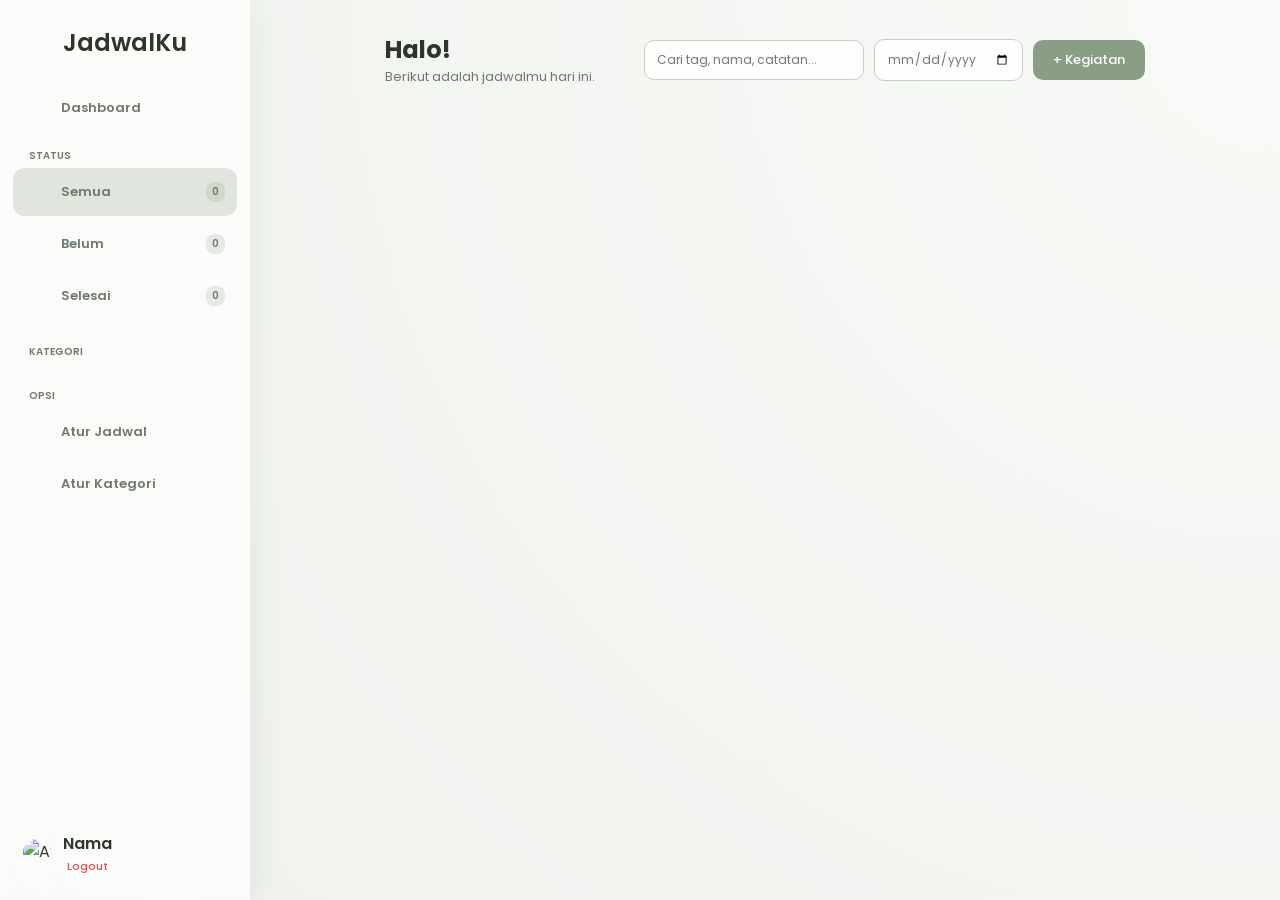
==== commit 0893ed1f: "Update index.html" ====
--- a/index.html
+++ b/index.html
@@ -55,7 +55,10 @@
         <img id="user-avatar" src="" alt="Avatar">
         <div class="user-info sidebar-text">
           <span id="user-name">Nama</span>
-          <button id="btn-logout">Logout</button>
+          <!-- Tombol Logout yang diperjelas dengan Ikon -->
+          <button id="btn-logout" style="display:flex; align-items:center; gap:4px; background:none; border:none; color:#d9534f; cursor:pointer; font-size:11px; font-weight:500; padding:0; margin-top:2px;">
+            <i class="ph ph-sign-out" style="font-size:14px;"></i> Logout
+          </button>
         </div>
       </div>
     </aside>
@@ -68,6 +71,8 @@
             <p id="header-subtitle">Berikut adalah jadwalmu hari ini.</p>
           </div>
           <div class="header-actions">
+            <!-- FITUR BARU: Pencarian Teks Instan -->
+            <input type="text" id="search-text-input" class="search-input" placeholder="Cari tag, nama, catatan..." title="Cari kegiatan / tag">
             <input type="date" id="search-date-input" class="search-date" title="Cari berdasarkan tanggal">
             <button id="btn-add-task" class="btn-primary">+ Kegiatan</button>
           </div>
--- a/style.css
+++ b/style.css
@@ -27,7 +27,6 @@
 .w-100 { width: 100%; }
 .form-row { display: flex; gap: 12px; width: 100%; }
 
-#login-screen { height: 100vh; justify-content: center; align-items: center; }
 .login-card { padding: 32px; border-radius: 20px; text-align: center; width: 100%; max-width: 320px; }
 .login-card h1 { color: var(--sage-dark); font-size: 24px; margin-bottom: 4px; }
 .login-card p { color: var(--text-muted); font-size: 13px; margin-bottom: 24px; }
@@ -50,7 +49,7 @@
 }
 .sidebar.minimized { width: 72px; }
 
-.sidebar-header { display: flex; align-items: center; padding: 0 12px; margin-bottom: 24px; transition: padding 0.6s var(--ease-smooth); }
+.sidebar-header { display: flex; align-items: center; gap: 14px; padding: 0 12px; margin-bottom: 24px; transition: padding 0.6s var(--ease-smooth); }
 .btn-icon { background: transparent; border: none; font-size: 24px; min-width: 24px; height: 24px; color: var(--sage-primary); cursor: pointer; display: flex; align-items: center; justify-content: center; transition: transform 0.6s var(--ease-smooth); }
 .sidebar.minimized .btn-icon { transform: rotate(0deg); }
 .sidebar:not(.minimized) .btn-icon { transform: rotate(180deg); }
@@ -58,7 +57,6 @@
 .nav-links { list-style: none; flex-grow: 1; overflow-y: auto; overflow-x: hidden; width: 100%; }
 .nav-label { font-size: 10px; color: var(--text-muted); text-transform: uppercase; padding: 12px 12px 4px 16px; font-weight: 600; }
 
-/* CSS COUNTER & MENU SIDEBAR BARU */
 .nav-item { 
   display: flex; align-items: center; justify-content: space-between; padding: 12px; border-radius: 12px; margin-bottom: 4px; 
   color: var(--text-muted); cursor: pointer; transition: background-color 0.2s, color 0.2s; 
@@ -78,17 +76,20 @@
 .user-profile { display: flex; align-items: center; padding: 20px 10px 0 10px; border-top: 1px solid var(--glass-border); }
 .user-profile img { width: 28px; height: 28px; min-width: 28px; border-radius: 50%; } 
 .user-info { display: flex; flex-direction: column; margin-left: 12px; }
-#btn-logout { background: none; border: none; color: #d9534f; cursor: pointer; text-align: left; font-size: 11px; font-weight: 500; padding: 0; }
 
-.content { flex-grow: 1; padding: 32px; overflow-y: auto; display: flex; justify-content: center; position: relative; z-index: 1; }
-.content-wrapper { width: 100%; max-width: 760px; }
+.content { flex-grow: 1; padding: 32px; overflow-y: auto; position: relative; z-index: 1; }
+.content-wrapper { width: 100%; max-width: 760px; margin: 0 auto; padding-bottom: 20px; }
+
 .main-header { display: flex; justify-content: space-between; align-items: center; margin-bottom: 24px; flex-wrap: wrap; gap: 16px; }
 .main-header h1 { font-size: 24px; color: var(--text-main); }
 .main-header p { color: var(--text-muted); font-size: 13px; }
 .header-actions { display: flex; align-items: center; gap: 10px; flex-wrap: nowrap; }
 
-.search-date { padding: 10px 12px; border: 1px solid var(--sage-light); border-radius: 10px; font-size: 12px; outline: none; background: rgba(255,255,255,0.8); color: var(--sage-dark); cursor: pointer; font-family: 'Poppins', sans-serif; transition: border 0.2s;}
-.search-date:focus { border-color: var(--sage-primary); }
+/* CSS INPUT PENCARIAN TEKS DAN TANGGAL */
+.search-input, .search-date { padding: 10px 12px; border: 1px solid var(--sage-light); border-radius: 10px; font-size: 12px; outline: none; background: rgba(255,255,255,0.8); color: var(--sage-dark); font-family: 'Poppins', sans-serif; transition: border 0.2s;}
+.search-input { width: 220px; }
+.search-date { cursor: pointer; }
+.search-input:focus, .search-date:focus { border-color: var(--sage-primary); }
 
 .btn-primary { background-color: var(--sage-primary); color: var(--white); border: none; padding: 10px 20px; border-radius: 10px; cursor: pointer; font-size: 13px; font-weight: 500; transition: background 0.2s; white-space: nowrap; }
 .btn-primary:hover { background-color: var(--sage-dark); }
@@ -157,7 +158,6 @@
 .btn-del-cat { background: #ffecec; color: #d9534f; }
 .btn-del-cat:hover { background: #d9534f; color: white; }
 
-/* CSS DASHBOARD VIEW */
 .dashboard-grid { display: grid; grid-template-columns: repeat(auto-fit, minmax(200px, 1fr)); gap: 16px; margin-bottom: 24px; }
 .stat-card { background: rgba(255,255,255,0.7); border: 1px solid var(--sage-light); padding: 16px; border-radius: 12px; box-shadow: 0 4px 12px rgba(0,0,0,0.02); transition: 0.2s;}
 .stat-card:hover { transform: translateY(-2px); border-color: var(--sage-primary);}
@@ -165,13 +165,19 @@
 .stat-card .num { font-size: 28px; color: var(--sage-dark); font-weight: 600; line-height: 1; }
 .stat-details { font-size: 11px; color: var(--text-muted); margin-top: 10px; padding-top: 10px; border-top: 1px dashed var(--glass-border); }
 
+/* MOBILE RESPONSIVE UI */
 @media (max-width: 768px) {
   body { font-size: 12px; }
   .sidebar { position: fixed; top: 0; left: 0; height: 100vh; box-shadow: 4px 0 20px rgba(0,0,0,0.15); }
-  .content { margin-left: 72px; width: calc(100vw - 72px); padding: 16px; }
+  .content { margin-left: 72px; width: calc(100vw - 72px); padding: 16px; height: 100vh; overflow-y: auto;}
+  .content-wrapper { padding-bottom: 80px; }
+
   .main-header { flex-direction: column; align-items: stretch; }
-  .header-actions { width: 100%; justify-content: space-between; }
-  .search-date { flex-grow: 1; }
+  .header-actions { width: 100%; justify-content: space-between; flex-wrap: wrap; }
+  /* Search input dibuat sejajar & responsif di HP */
+  .search-input, .search-date { flex-grow: 1; width: 48%; max-width: none; }
+  .btn-primary { width: 100%; margin-top: 4px; }
+  
   .task-card { padding: 12px; align-items: flex-start; flex-direction: column; }
   .task-info { align-items: flex-start; gap: 10px; width: 100%;}
   .task-details h3 { font-size: 14px; line-height: 1.3; }
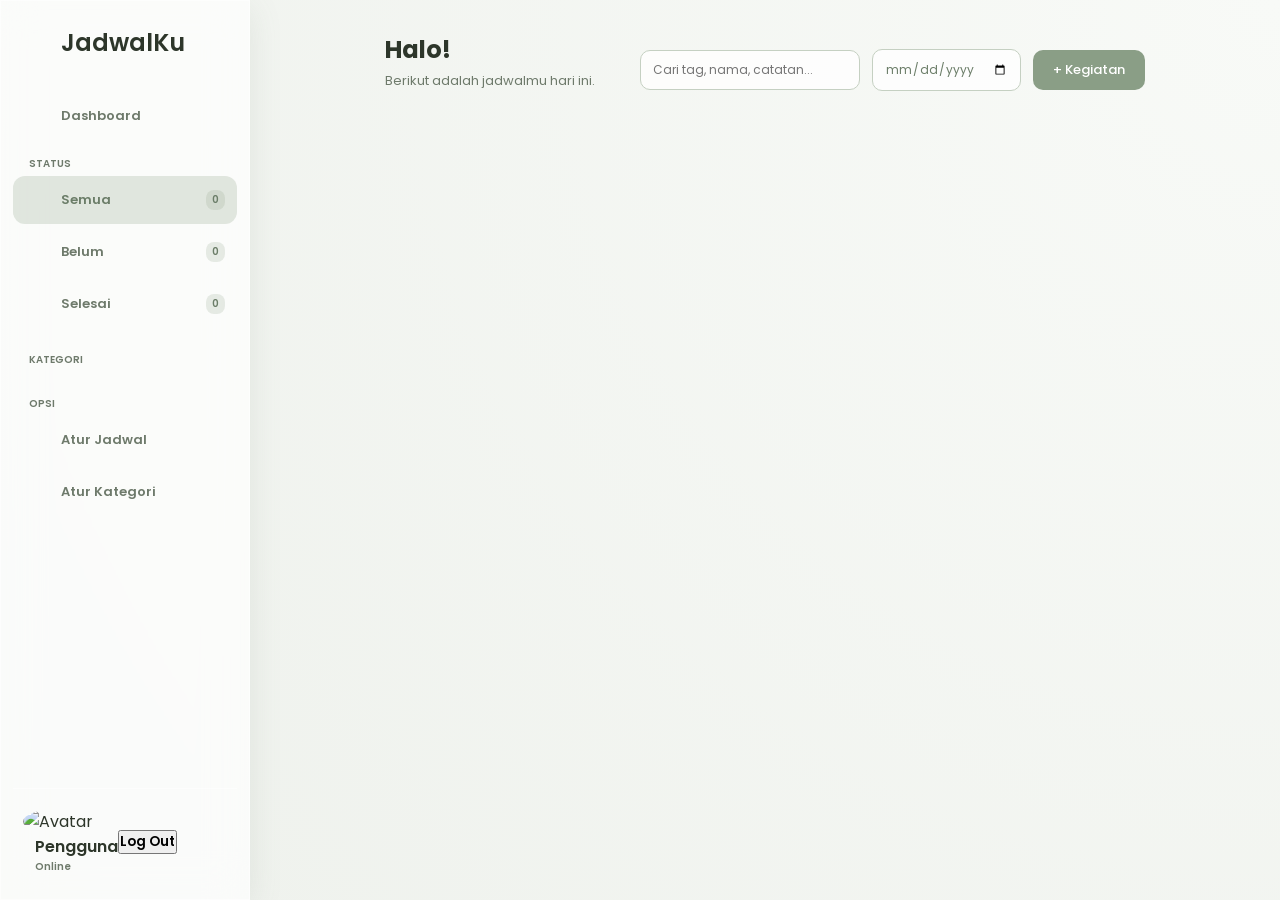
==== commit 5cdcb838: "Update index.html" ====
--- a/index.html
+++ b/index.html
@@ -12,7 +12,6 @@
 
   <div id="sidebar-overlay" class="sidebar-overlay"></div>
 
-  <!-- Layar Aplikasi Utama -->
   <div id="app-screen" class="screen layout active">
     
     <aside class="sidebar glass-panel" id="sidebar">
@@ -51,15 +50,19 @@
         </li>
       </ul>
 
+      <!-- Profil & Tombol Log Out Jelas -->
       <div class="user-profile">
-        <img id="user-avatar" src="" alt="Avatar">
-        <div class="user-info sidebar-text">
-          <span id="user-name">Nama</span>
-          <!-- Tombol Logout yang diperjelas dengan Ikon -->
-          <button id="btn-logout" style="display:flex; align-items:center; gap:4px; background:none; border:none; color:#d9534f; cursor:pointer; font-size:11px; font-weight:500; padding:0; margin-top:2px;">
-            <i class="ph ph-sign-out" style="font-size:14px;"></i> Logout
-          </button>
-        </div>
+        <div class="user-profile-row">
+          <img id="user-avatar" src="" alt="Avatar">
+          <div class="user-info sidebar-text">
+            <span id="user-name">Pengguna</span>
+            <span style="font-size: 10px; color: var(--text-muted);">Online</span>
+          </div>
+        </div>
+        <button id="btn-logout" class="btn-sidebar-logout" title="Keluar Akun">
+          <i class="ph ph-sign-out"></i>
+          <span class="sidebar-text">Log Out</span>
+        </button>
       </div>
     </aside>
 
@@ -71,7 +74,6 @@
             <p id="header-subtitle">Berikut adalah jadwalmu hari ini.</p>
           </div>
           <div class="header-actions">
-            <!-- FITUR BARU: Pencarian Teks Instan -->
             <input type="text" id="search-text-input" class="search-input" placeholder="Cari tag, nama, catatan..." title="Cari kegiatan / tag">
             <input type="date" id="search-date-input" class="search-date" title="Cari berdasarkan tanggal">
             <button id="btn-add-task" class="btn-primary">+ Kegiatan</button>
@@ -102,9 +104,18 @@
           <label>Kategori</label>
           <select id="input-category"></select>
         </div>
+        
+        <!-- Custom Dropdown Sub Kategori (Bebas dari Picker Native Chrome) -->
         <div class="input-group w-50" id="field-sub-category" style="display: none;">
           <label>Sub Kategori</label>
-          <select id="input-sub-category"></select>
+          <div class="custom-dropdown" id="dropdown-sub-category">
+            <div class="dropdown-trigger" id="sub-category-trigger">
+              <span id="sub-category-label">Pilih Sub Kategori</span>
+              <i class="ph ph-caret-down dropdown-arrow"></i>
+            </div>
+            <div class="dropdown-menu" id="sub-category-options"></div>
+            <input type="hidden" id="input-sub-category-val">
+          </div>
         </div>
       </div>
 
@@ -176,11 +187,11 @@
       <div class="settings-form">
         <div class="input-group">
           <label>Nama Kategori Utama</label>
-          <input type="text" id="set-cat-name" placeholder="Misal: Proyek Pribadi">
+          <input type="text" id="set-cat-name" placeholder="Misal: Organisasi">
         </div>
         <div class="input-group">
           <label>Sub Kategori (Pisahkan dgn Koma)</label>
-          <input type="text" id="set-sub-cat" placeholder="Misal: Desain, Coding">
+          <input type="text" id="set-sub-cat" placeholder="Misal: PMR, OSIS, ROHIS">
         </div>
 
         <div class="input-group">
--- a/style.css
+++ b/style.css
@@ -12,7 +12,12 @@
   --ease-smooth: cubic-bezier(0.16, 1, 0.3, 1);
 }
 
-* { box-sizing: border-box; margin: 0; padding: 0; font-family: 'Poppins', sans-serif; }
+/* Menghilangkan highlight kotak biru saat layar HP disentuh */
+* { box-sizing: border-box; margin: 0; padding: 0; font-family: 'Poppins', sans-serif; -webkit-tap-highlight-color: transparent; }
+
+/* Menghilangkan garis biru outline saat elemen diklik/difokuskan */
+*:focus { outline: none !important; }
+
 body { background-color: var(--bg-main); background-image: radial-gradient(circle at top right, #f8faf7, #eef1ec); color: var(--text-main); overflow: hidden; }
 
 .glass-panel { background: var(--glass-bg); backdrop-filter: blur(20px); -webkit-backdrop-filter: blur(20px); border: 1px solid var(--glass-border); box-shadow: var(--shadow); }
@@ -33,6 +38,7 @@
 .login-actions { display: flex; gap: 8px; justify-content: center; margin-top: 16px; }
 #login-error { color: #d9534f; font-size: 11px; margin-top: 10px; min-height: 16px; }
 
+/* Overlay Sidebar */
 .sidebar-overlay { 
   position: fixed; top: 0; left: 0; width: 100vw; height: 100vh; 
   background: rgba(45, 54, 42, 0.1); backdrop-filter: blur(4px); 
@@ -40,16 +46,25 @@
 }
 .sidebar-overlay.active { opacity: 1; visibility: visible; }
 
+/* Menyembunyikan blur overlay pada mode desktop */
+@media (min-width: 769px) {
+  .sidebar-overlay { display: none !important; }
+}
+
 .layout { height: 100vh; width: 100vw; display: flex; position: relative; }
 
+/* Sidebar & Scroller disembunyikan */
 .sidebar { 
   width: 250px; padding: 24px 12px; display: flex; flex-direction: column; flex-shrink: 0;
   transition: width 0.6s var(--ease-smooth); border-right: 1px solid var(--glass-border); 
   position: relative; z-index: 100; overflow: hidden; white-space: nowrap; 
 }
 .sidebar.minimized { width: 72px; }
-
-.sidebar-header { display: flex; align-items: center; gap: 14px; padding: 0 12px; margin-bottom: 24px; transition: padding 0.6s var(--ease-smooth); }
+.sidebar::-webkit-scrollbar, .nav-links::-webkit-scrollbar { display: none; }
+.sidebar, .nav-links { -ms-overflow-style: none; scrollbar-width: none; }
+
+/* Mengembalikan jarak proporsional awal untuk Sidebar Header */
+.sidebar-header { display: flex; justify-content: flex-start; align-items: center; gap: 16px; padding: 0 8px; margin-bottom: 32px; transition: padding 0.6s var(--ease-smooth); }
 .btn-icon { background: transparent; border: none; font-size: 24px; min-width: 24px; height: 24px; color: var(--sage-primary); cursor: pointer; display: flex; align-items: center; justify-content: center; transition: transform 0.6s var(--ease-smooth); }
 .sidebar.minimized .btn-icon { transform: rotate(0deg); }
 .sidebar:not(.minimized) .btn-icon { transform: rotate(180deg); }
@@ -77,15 +92,16 @@
 .user-profile img { width: 28px; height: 28px; min-width: 28px; border-radius: 50%; } 
 .user-info { display: flex; flex-direction: column; margin-left: 12px; }
 
+/* KONTEN UTAMA: Dikembalikan ke padding awal agar tidak rusak */
 .content { flex-grow: 1; padding: 32px; overflow-y: auto; position: relative; z-index: 1; }
 .content-wrapper { width: 100%; max-width: 760px; margin: 0 auto; padding-bottom: 20px; }
 
-.main-header { display: flex; justify-content: space-between; align-items: center; margin-bottom: 24px; flex-wrap: wrap; gap: 16px; }
-.main-header h1 { font-size: 24px; color: var(--text-main); }
-.main-header p { color: var(--text-muted); font-size: 13px; }
-.header-actions { display: flex; align-items: center; gap: 10px; flex-wrap: nowrap; }
-
-/* CSS INPUT PENCARIAN TEKS DAN TANGGAL */
+/* MAIN HEADER: Dikembalikan proporsional, tidak memaksakan tinggi */
+.main-header { display: flex; justify-content: space-between; align-items: flex-end; margin-bottom: 32px; }
+.header-titles h1 { font-size: 24px; color: var(--text-main); margin-bottom: 4px; }
+.header-titles p { color: var(--text-muted); font-size: 13px; }
+.header-actions { display: flex; align-items: center; gap: 12px; }
+
 .search-input, .search-date { padding: 10px 12px; border: 1px solid var(--sage-light); border-radius: 10px; font-size: 12px; outline: none; background: rgba(255,255,255,0.8); color: var(--sage-dark); font-family: 'Poppins', sans-serif; transition: border 0.2s;}
 .search-input { width: 220px; }
 .search-date { cursor: pointer; }
@@ -169,14 +185,15 @@
 @media (max-width: 768px) {
   body { font-size: 12px; }
   .sidebar { position: fixed; top: 0; left: 0; height: 100vh; box-shadow: 4px 0 20px rgba(0,0,0,0.15); }
+  
+  /* Layout Mobile kembali rapi */
   .content { margin-left: 72px; width: calc(100vw - 72px); padding: 16px; height: 100vh; overflow-y: auto;}
   .content-wrapper { padding-bottom: 80px; }
 
-  .main-header { flex-direction: column; align-items: stretch; }
-  .header-actions { width: 100%; justify-content: space-between; flex-wrap: wrap; }
-  /* Search input dibuat sejajar & responsif di HP */
-  .search-input, .search-date { flex-grow: 1; width: 48%; max-width: none; }
-  .btn-primary { width: 100%; margin-top: 4px; }
+  .main-header { flex-direction: column; align-items: flex-start; gap: 16px; margin-bottom: 24px; }
+  .header-actions { width: 100%; display: flex; gap: 8px; flex-wrap: wrap; justify-content: space-between; }
+  .search-input, .search-date { flex-grow: 1; width: calc(50% - 4px); max-width: none; }
+  .btn-primary { width: 100%; }
   
   .task-card { padding: 12px; align-items: flex-start; flex-direction: column; }
   .task-info { align-items: flex-start; gap: 10px; width: 100%;}
@@ -194,3 +211,64 @@
   .chk-label { font-size: 11px; }
   .dashboard-grid { grid-template-columns: 1fr; }
 }
+/* Mengubah warna highlight saat teks diblok di seluruh halaman */
+::selection {
+  background-color: var(--sage-primary);
+  color: var(--white);
+}
+
+::-moz-selection {
+  background-color: var(--sage-primary);
+  color: var(--white);
+}
+/* Menghilangkan gaya bawaan browser pada dropdown <select> */
+select {
+  -webkit-appearance: none;
+  -moz-appearance: none;
+  appearance: none;
+  background-image: url("data:image/svg+xml;charset=UTF-8,%3csvg xmlns='http://www.w3.org/2000/svg' viewBox='0 0 24 24' fill='none' stroke='%236b7d68' stroke-width='2' stroke-linecap='round' stroke-linejoin='round'%3e%3cpolyline points='6 9 12 15 18 9'%3e%3c/polyline%3e%3c/svg%3e");
+  background-repeat: no-repeat;
+  background-position: right 10px center;
+  background-size: 16px;
+  padding-right: 32px !important;
+  cursor: pointer;
+}
+
+/* Mengubah warna item pilihan saat dropdown dibuka */
+select option {
+  background-color: var(--white);
+  color: var(--text-main);
+  padding: 8px;
+}
+
+select option:checked {
+  background-color: var(--sage-light) !important;
+  color: var(--sage-dark) !important;
+}
+/* Custom Checkbox */
+input[type="checkbox"] {
+  -webkit-appearance: none;
+  appearance: none;
+  width: 20px;
+  height: 20px;
+  border: 2px solid var(--sage-light);
+  border-radius: 6px;
+  outline: none;
+  cursor: pointer;
+  background-color: rgba(255, 255, 255, 0.8);
+  transition: all 0.2s var(--ease-smooth);
+  display: grid;
+  place-content: center;
+}
+
+input[type="checkbox"]:checked {
+  background-color: var(--sage-primary);
+  border-color: var(--sage-primary);
+}
+
+input[type="checkbox"]:checked::before {
+  content: "✓";
+  color: var(--white);
+  font-size: 12px;
+  font-weight: bold;
+}
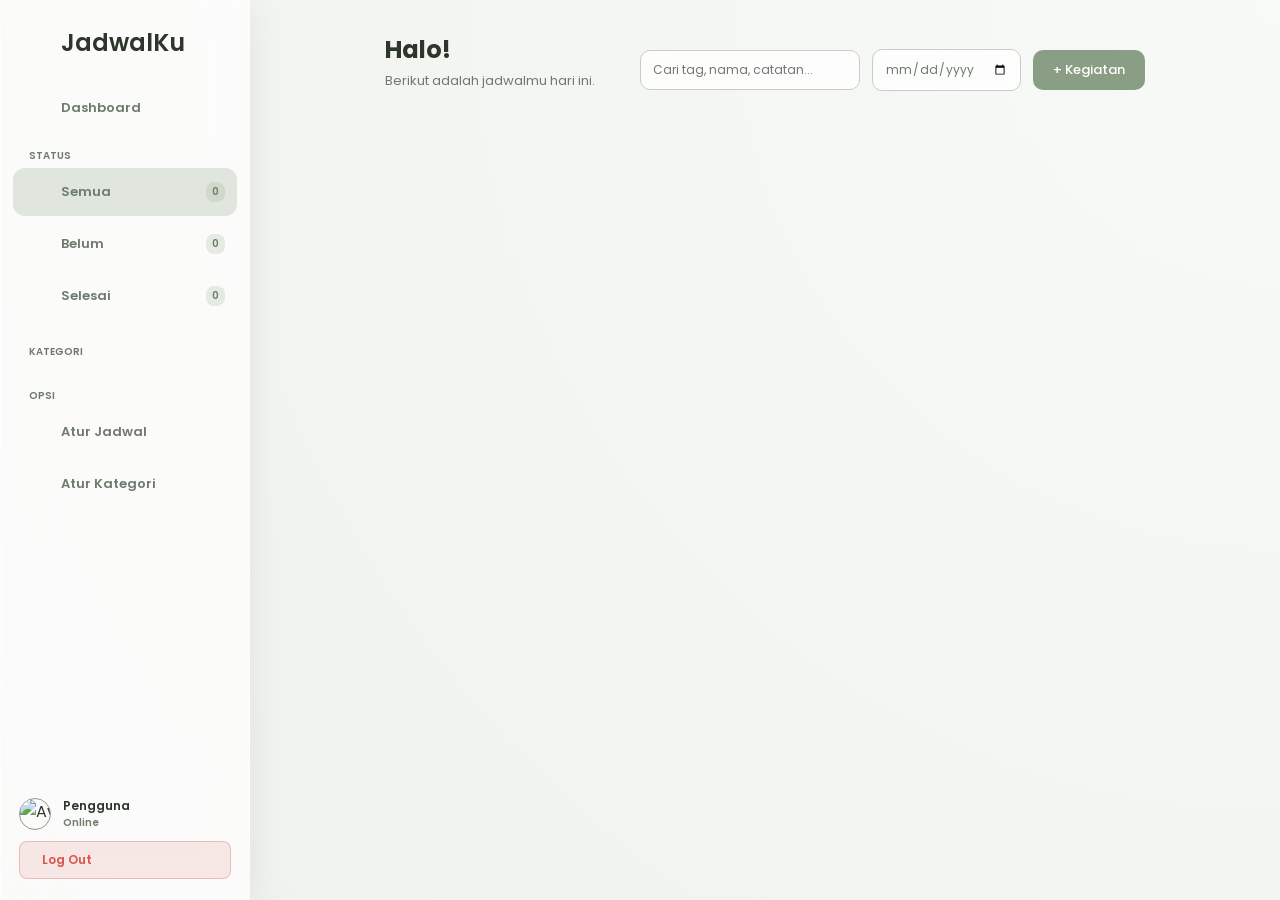
==== commit ceb8f7cd: "Update index.html" ====
--- a/index.html
+++ b/index.html
@@ -50,7 +50,6 @@
         </li>
       </ul>
 
-      <!-- Profil & Tombol Log Out Jelas -->
       <div class="user-profile">
         <div class="user-profile-row">
           <img id="user-avatar" src="" alt="Avatar">
@@ -86,7 +85,6 @@
     </main>
   </div>
 
-  <!-- Modal Tambah / Edit Kegiatan -->
   <div id="modal" class="modal">
     <div class="modal-content glass-panel" style="max-height: 90vh; overflow-y: auto;">
       <div class="modal-header">
@@ -100,12 +98,20 @@
       </div>
 
       <div class="form-row">
+        <!-- Kategori Utama Kustom -->
         <div class="input-group w-50">
-          <label>Kategori</label>
-          <select id="input-category"></select>
+          <label>Kategori Utama</label>
+          <div class="custom-dropdown" id="dropdown-main-category">
+            <div class="dropdown-trigger" id="main-category-trigger">
+              <span id="main-category-label">Pilih Kategori</span>
+              <i class="ph ph-caret-down dropdown-arrow"></i>
+            </div>
+            <div class="dropdown-menu" id="main-category-options"></div>
+            <input type="hidden" id="input-category">
+          </div>
         </div>
         
-        <!-- Custom Dropdown Sub Kategori (Bebas dari Picker Native Chrome) -->
+        <!-- Sub Kategori Kustom -->
         <div class="input-group w-50" id="field-sub-category" style="display: none;">
           <label>Sub Kategori</label>
           <div class="custom-dropdown" id="dropdown-sub-category">
@@ -176,7 +182,6 @@
     </div>
   </div>
 
-  <!-- Modal Pengaturan Kategori -->
   <div id="modal-settings" class="modal">
     <div class="modal-content glass-panel" style="max-height: 85vh; overflow-y: auto; max-width: 460px;">
       <div class="modal-header">
@@ -221,7 +226,6 @@
     </div>
   </div>
 
-  <!-- Modal Pengaturan Jadwal Mingguan -->
   <div id="modal-schedule" class="modal">
     <div class="modal-content glass-panel" style="max-height: 85vh; overflow-y: auto; max-width: 480px;">
       <div class="modal-header">
--- a/style.css
+++ b/style.css
@@ -12,25 +12,65 @@
   --ease-smooth: cubic-bezier(0.16, 1, 0.3, 1);
 }
 
-/* Menghilangkan highlight kotak biru saat layar HP disentuh */
-* { box-sizing: border-box; margin: 0; padding: 0; font-family: 'Poppins', sans-serif; -webkit-tap-highlight-color: transparent; }
-
-/* Menghilangkan garis biru outline saat elemen diklik/difokuskan */
+::selection {
+  background-color: var(--sage-primary);
+  color: var(--white);
+}
+
+* { 
+  box-sizing: border-box; 
+  margin: 0; 
+  padding: 0; 
+  font-family: 'Poppins', sans-serif; 
+  -webkit-tap-highlight-color: transparent; 
+}
+
 *:focus { outline: none !important; }
 
-body { background-color: var(--bg-main); background-image: radial-gradient(circle at top right, #f8faf7, #eef1ec); color: var(--text-main); overflow: hidden; }
-
-.glass-panel { background: var(--glass-bg); backdrop-filter: blur(20px); -webkit-backdrop-filter: blur(20px); border: 1px solid var(--glass-border); box-shadow: var(--shadow); }
+body { 
+  background-color: var(--bg-main); 
+  background-image: radial-gradient(circle at top right, #f8faf7, #eef1ec); 
+  color: var(--text-main); 
+  overflow: hidden; 
+}
+
+.glass-panel { 
+  background: var(--glass-bg); 
+  backdrop-filter: blur(20px); 
+  -webkit-backdrop-filter: blur(20px); 
+  border: 1px solid var(--glass-border); 
+  box-shadow: var(--shadow); 
+}
 .screen { display: none; }
 .screen.active { display: flex; }
 
 .input-group { display: flex; flex-direction: column; margin-bottom: 12px; }
 .input-group label { font-size: 11px; font-weight: 600; color: var(--text-muted); margin-bottom: 4px; text-transform: uppercase; letter-spacing: 0.5px; }
-.input-group input, .input-group select { padding: 10px; border: 1px solid var(--sage-light); border-radius: 8px; font-size: 13px; outline: none; background: rgba(255,255,255,0.8); transition: border 0.2s; }
-.input-group input:focus, .input-group select:focus { border-color: var(--sage-primary); }
+.input-group input, .input-group select, textarea { 
+  padding: 10px; 
+  border: 1px solid var(--sage-light); 
+  border-radius: 8px; 
+  font-size: 13px; 
+  outline: none; 
+  background: rgba(255,255,255,0.8); 
+  transition: border 0.2s; 
+}
+.input-group input:focus, .input-group select:focus, textarea:focus { border-color: var(--sage-primary); }
 .w-50 { width: 50%; }
 .w-100 { width: 100%; }
 .form-row { display: flex; gap: 12px; width: 100%; }
+
+select {
+  -webkit-appearance: none;
+  -moz-appearance: none;
+  appearance: none;
+  background-image: url("data:image/svg+xml;charset=UTF-8,%3csvg xmlns='http://www.w3.org/2000/svg' viewBox='0 0 24 24' fill='none' stroke='%236b7d68' stroke-width='2' stroke-linecap='round' stroke-linejoin='round'%3e%3cpolyline points='6 9 12 15 18 9'%3e%3c/polyline%3e%3c/svg%3e");
+  background-repeat: no-repeat;
+  background-position: right 10px center;
+  background-size: 16px;
+  padding-right: 32px !important;
+  cursor: pointer;
+}
 
 .login-card { padding: 32px; border-radius: 20px; text-align: center; width: 100%; max-width: 320px; }
 .login-card h1 { color: var(--sage-dark); font-size: 24px; margin-bottom: 4px; }
@@ -38,7 +78,6 @@
 .login-actions { display: flex; gap: 8px; justify-content: center; margin-top: 16px; }
 #login-error { color: #d9534f; font-size: 11px; margin-top: 10px; min-height: 16px; }
 
-/* Overlay Sidebar */
 .sidebar-overlay { 
   position: fixed; top: 0; left: 0; width: 100vw; height: 100vh; 
   background: rgba(45, 54, 42, 0.1); backdrop-filter: blur(4px); 
@@ -46,30 +85,47 @@
 }
 .sidebar-overlay.active { opacity: 1; visibility: visible; }
 
-/* Menyembunyikan blur overlay pada mode desktop */
 @media (min-width: 769px) {
   .sidebar-overlay { display: none !important; }
 }
 
 .layout { height: 100vh; width: 100vw; display: flex; position: relative; }
 
-/* Sidebar & Scroller disembunyikan */
+/* STRUKTUR SIDEBAR KOKOH DENGAN TINGGI PRESISI */
 .sidebar { 
-  width: 250px; padding: 24px 12px; display: flex; flex-direction: column; flex-shrink: 0;
-  transition: width 0.6s var(--ease-smooth); border-right: 1px solid var(--glass-border); 
-  position: relative; z-index: 100; overflow: hidden; white-space: nowrap; 
+  width: 250px; 
+  height: 100vh;
+  height: 100dvh;
+  max-height: 100dvh;
+  padding: 24px 12px 16px 12px; 
+  display: flex; 
+  flex-direction: column; 
+  flex-shrink: 0;
+  transition: width 0.6s var(--ease-smooth); 
+  border-right: 1px solid var(--glass-border); 
+  position: relative; 
+  z-index: 100; 
+  overflow: hidden; 
+  white-space: nowrap; 
 }
 .sidebar.minimized { width: 72px; }
 .sidebar::-webkit-scrollbar, .nav-links::-webkit-scrollbar { display: none; }
 .sidebar, .nav-links { -ms-overflow-style: none; scrollbar-width: none; }
 
-/* Mengembalikan jarak proporsional awal untuk Sidebar Header */
-.sidebar-header { display: flex; justify-content: flex-start; align-items: center; gap: 16px; padding: 0 8px; margin-bottom: 32px; transition: padding 0.6s var(--ease-smooth); }
+.sidebar-header { display: flex; justify-content: flex-start; align-items: center; gap: 16px; padding: 0 8px; margin-bottom: 24px; flex-shrink: 0; }
 .btn-icon { background: transparent; border: none; font-size: 24px; min-width: 24px; height: 24px; color: var(--sage-primary); cursor: pointer; display: flex; align-items: center; justify-content: center; transition: transform 0.6s var(--ease-smooth); }
 .sidebar.minimized .btn-icon { transform: rotate(0deg); }
 .sidebar:not(.minimized) .btn-icon { transform: rotate(180deg); }
 
-.nav-links { list-style: none; flex-grow: 1; overflow-y: auto; overflow-x: hidden; width: 100%; }
+/* DAFTAR NAV MENGALAMI SCROLL INTERNAL (Mencegah tombol logout terdorong ke bawah) */
+.nav-links { 
+  list-style: none; 
+  flex: 1 1 0%; 
+  min-height: 0; 
+  overflow-y: auto; 
+  overflow-x: hidden; 
+  width: 100%; 
+}
 .nav-label { font-size: 10px; color: var(--text-muted); text-transform: uppercase; padding: 12px 12px 4px 16px; font-weight: 600; }
 
 .nav-item { 
@@ -88,15 +144,51 @@
 .sidebar-text { font-weight: 600; opacity: 1; transition: opacity 0.3s var(--ease-smooth); }
 .sidebar.minimized .sidebar-text { opacity: 0; pointer-events: none; }
 
-.user-profile { display: flex; align-items: center; padding: 20px 10px 0 10px; border-top: 1px solid var(--glass-border); }
-.user-profile img { width: 28px; height: 28px; min-width: 28px; border-radius: 50%; } 
-.user-info { display: flex; flex-direction: column; margin-left: 12px; }
-
-/* KONTEN UTAMA: Dikembalikan ke padding awal agar tidak rusak */
+/* PROFIL USER & TOMBOL LOGOUT TERKUNCI SELALU TERLIHAT */
+.user-profile { 
+  flex-shrink: 0;
+  display: flex; 
+  flex-direction: column; 
+  gap: 10px; 
+  padding: 14px 6px 4px 6px; 
+  margin-top: auto;
+  border-top: 1px solid var(--glass-border); 
+}
+.user-profile-row { display: flex; align-items: center; }
+.user-profile img { width: 32px; height: 32px; min-width: 32px; border-radius: 50%; border: 1px solid var(--sage-primary); } 
+.user-info { display: flex; flex-direction: column; margin-left: 12px; overflow: hidden; }
+.user-info span { text-overflow: ellipsis; overflow: hidden; white-space: nowrap; font-size: 12px; font-weight: 600; }
+
+.btn-sidebar-logout {
+  display: flex;
+  align-items: center;
+  gap: 10px;
+  width: 100%;
+  padding: 9px 12px;
+  border-radius: 8px;
+  background: rgba(217, 83, 79, 0.12);
+  color: #d9534f;
+  border: 1px solid rgba(217, 83, 79, 0.3);
+  font-size: 12px;
+  font-weight: 600;
+  cursor: pointer;
+  transition: all 0.2s;
+}
+.btn-sidebar-logout:hover {
+  background: #d9534f;
+  color: var(--white);
+}
+.sidebar.minimized .btn-sidebar-logout {
+  justify-content: center;
+  padding: 9px 0;
+}
+.sidebar.minimized .btn-sidebar-logout i {
+  font-size: 18px;
+}
+
 .content { flex-grow: 1; padding: 32px; overflow-y: auto; position: relative; z-index: 1; }
 .content-wrapper { width: 100%; max-width: 760px; margin: 0 auto; padding-bottom: 20px; }
 
-/* MAIN HEADER: Dikembalikan proporsional, tidak memaksakan tinggi */
 .main-header { display: flex; justify-content: space-between; align-items: flex-end; margin-bottom: 32px; }
 .header-titles h1 { font-size: 24px; color: var(--text-main); margin-bottom: 4px; }
 .header-titles p { color: var(--text-muted); font-size: 13px; }
@@ -131,8 +223,7 @@
 .badge-cat { background: var(--sage-light) !important; color: var(--sage-dark) !important; font-weight: 600 !important; display: flex; align-items: center; gap: 4px; }
 .badge-routine { background: rgba(138, 158, 134, 0.15) !important; color: var(--sage-dark) !important; border: 1px dashed var(--sage-primary) !important; display: flex; align-items: center; gap: 4px; }
 
-textarea { resize: vertical; padding: 10px; border: 1px solid var(--sage-light); border-radius: 8px; font-size: 13px; outline: none; background: rgba(255,255,255,0.8); }
-textarea:focus { border-color: var(--sage-primary); }
+textarea { resize: vertical; }
 .notes-display { font-size: 12px; color: var(--sage-dark); background: rgba(138, 158, 134, 0.1); padding: 10px 14px; border-radius: 8px; margin-top: 6px; font-style: italic; border-left: 3px solid var(--sage-primary); white-space: pre-wrap; line-height: 1.5; }
 
 .task-actions { display: flex; gap: 6px; align-items: center; margin-left: 12px; flex-shrink: 0; }
@@ -144,6 +235,85 @@
 .btn-pin-task.active { background: rgba(138, 158, 134, 0.2); color: var(--sage-primary); border-color: var(--sage-primary); }
 .btn-delete-task { background: #ffecec; border-color: #ffdcdc; color: #d9534f; }
 .btn-delete-task:hover { background: #d9534f; color: white; }
+
+/* CUSTOM DROPDOWN SUB KATEGORI */
+.custom-dropdown {
+  position: relative;
+  width: 100%;
+}
+.dropdown-trigger {
+  display: flex;
+  justify-content: space-between;
+  align-items: center;
+  padding: 10px 12px;
+  border: 1px solid var(--sage-light);
+  border-radius: 8px;
+  font-size: 13px;
+  background: rgba(255, 255, 255, 0.85);
+  color: var(--text-main);
+  cursor: pointer;
+  transition: all 0.2s var(--ease-smooth);
+}
+.dropdown-trigger:hover,
+.custom-dropdown.open .dropdown-trigger {
+  border-color: var(--sage-primary);
+  background: var(--white);
+}
+.dropdown-arrow {
+  font-size: 14px;
+  color: var(--sage-dark);
+  transition: transform 0.3s var(--ease-smooth);
+}
+.custom-dropdown.open .dropdown-arrow {
+  transform: rotate(180deg);
+}
+.dropdown-menu {
+  position: absolute;
+  top: calc(100% + 6px);
+  left: 0;
+  width: 100%;
+  max-height: 220px;
+  overflow-y: auto;
+  background: rgba(255, 255, 255, 0.95);
+  backdrop-filter: blur(14px);
+  -webkit-backdrop-filter: blur(14px);
+  border: 1px solid var(--glass-border);
+  border-radius: 12px;
+  box-shadow: 0 10px 28px rgba(107, 125, 104, 0.18);
+  z-index: 250;
+  opacity: 0;
+  visibility: hidden;
+  transform: translateY(-8px);
+  transition: all 0.2s var(--ease-smooth);
+}
+.custom-dropdown.open .dropdown-menu {
+  opacity: 1;
+  visibility: visible;
+  transform: translateY(0);
+}
+.dropdown-item {
+  display: flex;
+  justify-content: space-between;
+  align-items: center;
+  padding: 10px 14px;
+  font-size: 13px;
+  color: var(--text-main);
+  cursor: pointer;
+  transition: background-color 0.15s, color 0.15s;
+}
+.dropdown-item:hover {
+  background-color: rgba(197, 208, 194, 0.45);
+  color: var(--sage-dark);
+}
+.dropdown-item.selected {
+  background-color: var(--sage-light);
+  color: var(--sage-dark);
+  font-weight: 600;
+}
+.dropdown-item i.ph-check {
+  font-size: 14px;
+  color: var(--sage-primary);
+}
 
 .modal { display: none; position: fixed; top: 0; left: 0; width: 100vw; height: 100vh; background: rgba(0,0,0,0.3); justify-content: center; align-items: center; z-index: 100; backdrop-filter: blur(6px); }
 .modal.active { display: flex; }
@@ -184,9 +354,19 @@
 /* MOBILE RESPONSIVE UI */
 @media (max-width: 768px) {
   body { font-size: 12px; }
-  .sidebar { position: fixed; top: 0; left: 0; height: 100vh; box-shadow: 4px 0 20px rgba(0,0,0,0.15); }
   
-  /* Layout Mobile kembali rapi */
+  /* LOCK TINGGI SIDEBAR DI HP MENGGUNAKAN DVH */
+  .sidebar { 
+    position: fixed; 
+    top: 0; 
+    left: 0; 
+    height: 100vh; 
+    height: 100dvh;
+    max-height: 100dvh;
+    padding-bottom: max(16px, env(safe-area-inset-bottom));
+    box-shadow: 4px 0 20px rgba(0,0,0,0.15); 
+  }
+  
   .content { margin-left: 72px; width: calc(100vw - 72px); padding: 16px; height: 100vh; overflow-y: auto;}
   .content-wrapper { padding-bottom: 80px; }
 
@@ -211,64 +391,3 @@
   .chk-label { font-size: 11px; }
   .dashboard-grid { grid-template-columns: 1fr; }
 }
-/* Mengubah warna highlight saat teks diblok di seluruh halaman */
-::selection {
-  background-color: var(--sage-primary);
-  color: var(--white);
-}
-
-::-moz-selection {
-  background-color: var(--sage-primary);
-  color: var(--white);
-}
-/* Menghilangkan gaya bawaan browser pada dropdown <select> */
-select {
-  -webkit-appearance: none;
-  -moz-appearance: none;
-  appearance: none;
-  background-image: url("data:image/svg+xml;charset=UTF-8,%3csvg xmlns='http://www.w3.org/2000/svg' viewBox='0 0 24 24' fill='none' stroke='%236b7d68' stroke-width='2' stroke-linecap='round' stroke-linejoin='round'%3e%3cpolyline points='6 9 12 15 18 9'%3e%3c/polyline%3e%3c/svg%3e");
-  background-repeat: no-repeat;
-  background-position: right 10px center;
-  background-size: 16px;
-  padding-right: 32px !important;
-  cursor: pointer;
-}
-
-/* Mengubah warna item pilihan saat dropdown dibuka */
-select option {
-  background-color: var(--white);
-  color: var(--text-main);
-  padding: 8px;
-}
-
-select option:checked {
-  background-color: var(--sage-light) !important;
-  color: var(--sage-dark) !important;
-}
-/* Custom Checkbox */
-input[type="checkbox"] {
-  -webkit-appearance: none;
-  appearance: none;
-  width: 20px;
-  height: 20px;
-  border: 2px solid var(--sage-light);
-  border-radius: 6px;
-  outline: none;
-  cursor: pointer;
-  background-color: rgba(255, 255, 255, 0.8);
-  transition: all 0.2s var(--ease-smooth);
-  display: grid;
-  place-content: center;
-}
-
-input[type="checkbox"]:checked {
-  background-color: var(--sage-primary);
-  border-color: var(--sage-primary);
-}
-
-input[type="checkbox"]:checked::before {
-  content: "✓";
-  color: var(--white);
-  font-size: 12px;
-  font-weight: bold;
-}
